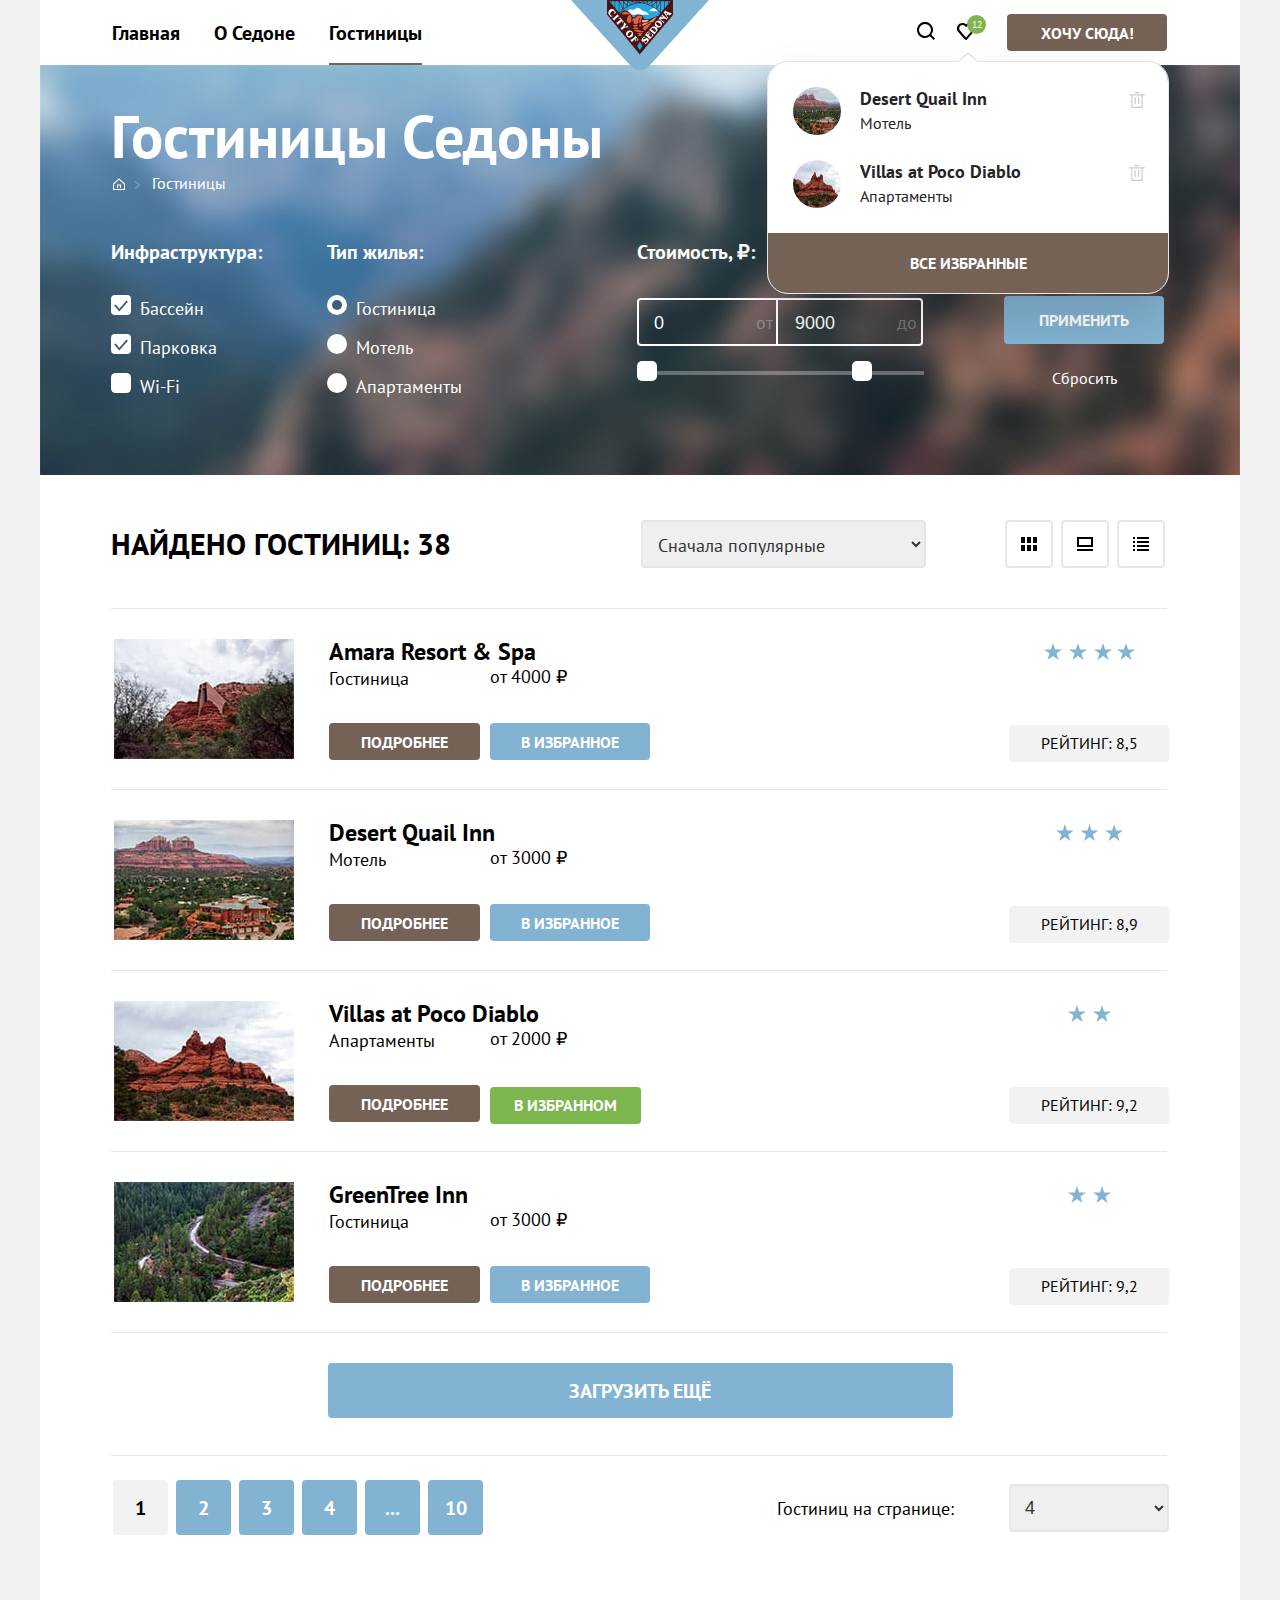
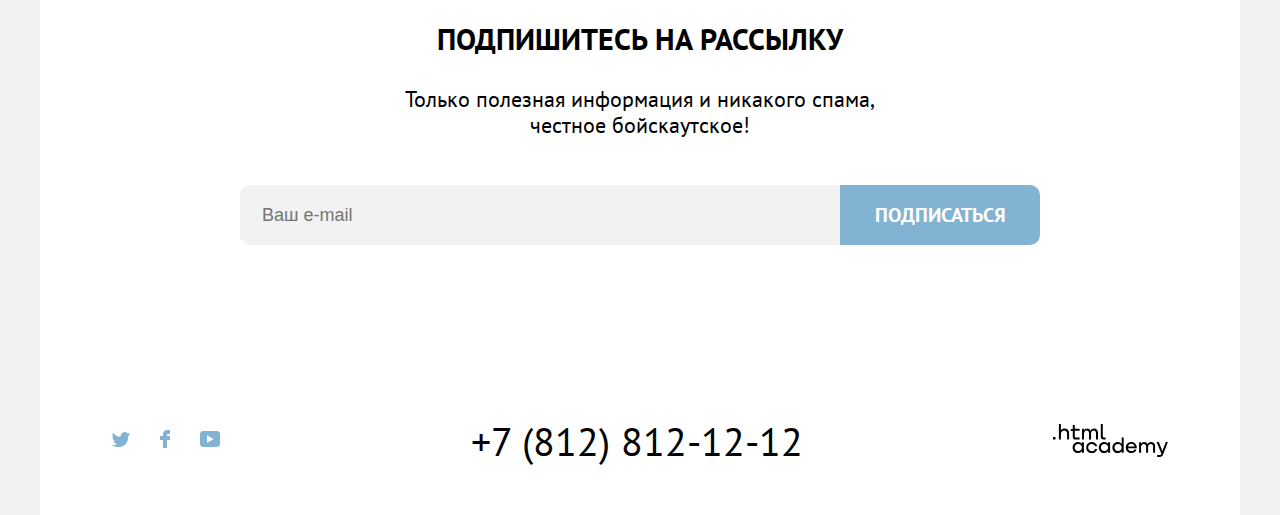
==== catalog.html @ e6e3cfd8 "Правки по комментариям" ====
<!DOCTYPE html>
<html lang="ru">
  <head>
    <meta charset="utf-8">
    <title>HTML Academy: Седона</title>
    <link rel="icon" href="favicon.ico">
    <link rel="stylesheet" href="styles/styles.css">
  </head>
  <body>
    <header class="page-header">
      <nav class="navigation">
        <ul class="navigation-list">
          <li class="navigation-item">
            <a class="navigation-link" href="index.html">Главная</a>
          </li>
          <li class="navigation-item">
            <a class="navigation-link" href="#">О Седоне</a>
          </li>
          <li class="navigation-item">
            <a class="navigation-link current">Гостиницы</a>
          </li>
        </ul>
          <a class="logo" href="index.html">
            <img src="image/sedona-logo.png" width="138" height="70" alt="Логотип Седоны">
          </a>
          <ul class="navigation-list navigation-user">
            <li class="navigation-item">
              <a class="navigation-link search" href="#">
                <svg aria-hidden="true" focusable="false" width="18" height="18" fill="none" xmlns="http://www.w3.org/2000/svg">
                  <path d="m18 16.5-3.7-3.7A8 8 0 0 0 8-.1C3.6-.1 0 3.6 0 8a8 8 0 0 0 12.9 6.3l3.7 3.7 1.4-1.5ZM8 14a6 6 0 0 1-6-6 6 6 0 0 1 6-6 6 6 0 0 1 6 6 6 6 0 0 1-6 6Z" fill="#000"></path>
                </svg>
                <span class="visually-hidden">Поиск</span></a>
            </li>
            <li class="navigation-item">
              <a class="navigation-link like" href="#">
                <svg aria-hidden="true" focusable="false" width="18" height="17" fill="none" xmlns="http://www.w3.org/2000/svg"><path d="M8.9 17a.9.9 0 0 1-.8-.4c-5.4-6.1-6.7-7.5-7-7.9A5.4 5.4 0 0 1 5.5 0C6.8 0 8 .5 9 1.3a5.46 5.46 0 0 1 9 4.1c0 1.3-.5 2.5-1.3 3.4l-7 7.9c-.2.2-.4.3-.8.3Zm-6-9.5c.3.4 3.5 4 6.1 6.9l6.2-7c.5-.5.7-1.2.7-2 0-1.8-1.5-3.3-3.3-3.3-1 0-2 .5-2.7 1.3-.3.3-.6.4-.9.4-.3 0-.6-.2-.8-.4-.7-.8-1.7-1.3-2.7-1.3-1.8 0-3.3 1.5-3.3 3.3-.1.9.3 1.6.7 2.1-.1 0-.1 0 0 0Z" fill="#000"/></svg>
                <span class="visually-hidden">Избранное</span><span class="like-number">12</span></a>
                <div class="popover popover-like">
                  <div class="popover-content">
                    <h2 class="visually-hidden">Избранное</h2>
                    <ul class="like-items-list">
                      <li class="like-item">
                        <img class="like-item-image" src="image/hotels/desert-quail-inn.jpg" width="48" height="48" alt="Desert Quail Inn">
                        <p class="like-item-title">Desert Quail Inn</p>
                        <p class="like-item-type">Мотель</p>
                        <button type="button" class="like-item-button">
                          <svg width="16" height="16" viewBox="0 0 16 16" fill="none" xmlns="http://www.w3.org/2000/svg">
                            <g opacity="0.2">
                            <path d="M15.3 2.3H13.1H2.8H0.6C0.3 2.3 0 2.5 0 2.8C0 3.1 0.3 3.4 0.6 3.4H2.3V15.4C2.3 15.7 2.6 16 2.9 16H13.1C13.4 16 13.7 15.7 13.7 15.4V3.4H15.4C15.7 3.4 16 3.1 16 2.8C16 2.5 15.6 2.3 15.3 2.3ZM12.5 14.8H3.4V3.4H12.5V14.8Z" fill="black"/>
                            <path d="M6.19995 1.2H9.59995C9.89995 1.2 10.2 0.9 10.2 0.6C10.2 0.3 9.99995 0 9.69995 0H6.19995C5.89995 0 5.69995 0.3 5.69995 0.6C5.69995 0.9 5.89995 1.2 6.19995 1.2Z" fill="black"/>
                            <path d="M6.2001 12C6.5001 12 6.8001 11.7 6.8001 11.4V5.7C6.8001 5.4 6.5001 5.1 6.2001 5.1C5.9001 5.1 5.6001 5.4 5.6001 5.7V11.4C5.7001 11.7 5.9001 12 6.2001 12Z" fill="black"/>
                            <path d="M9.7001 12C10.0001 12 10.3001 11.7 10.3001 11.4V5.7C10.3001 5.4 10.0001 5.1 9.7001 5.1C9.4001 5.1 9.1001 5.5 9.1001 5.7V11.4C9.1001 11.7 9.3001 12 9.7001 12Z" fill="black"/>
                            </g>
                            </svg>
                          <span class="visually-hidden">Удалить из корзины</span>
                        </button>
                      </li>

                      <li class="like-item">
                        <img class="like-item-image" src="image/hotels/villas-at-poco-diablo.jpg" width="48" height="48" alt="Villas at Poco Diablo">
                        <p class="like-item-title">Villas at Poco Diablo</p>
                        <p class="like-item-type">Апартаменты</p>
                        <button type="button" class="like-item-button">
                          <svg width="16" height="16" viewBox="0 0 16 16" fill="none" xmlns="http://www.w3.org/2000/svg">
                            <g opacity="0.2">
                            <path d="M15.3 2.3H13.1H2.8H0.6C0.3 2.3 0 2.5 0 2.8C0 3.1 0.3 3.4 0.6 3.4H2.3V15.4C2.3 15.7 2.6 16 2.9 16H13.1C13.4 16 13.7 15.7 13.7 15.4V3.4H15.4C15.7 3.4 16 3.1 16 2.8C16 2.5 15.6 2.3 15.3 2.3ZM12.5 14.8H3.4V3.4H12.5V14.8Z" fill="black"/>
                            <path d="M6.19995 1.2H9.59995C9.89995 1.2 10.2 0.9 10.2 0.6C10.2 0.3 9.99995 0 9.69995 0H6.19995C5.89995 0 5.69995 0.3 5.69995 0.6C5.69995 0.9 5.89995 1.2 6.19995 1.2Z" fill="black"/>
                            <path d="M6.2001 12C6.5001 12 6.8001 11.7 6.8001 11.4V5.7C6.8001 5.4 6.5001 5.1 6.2001 5.1C5.9001 5.1 5.6001 5.4 5.6001 5.7V11.4C5.7001 11.7 5.9001 12 6.2001 12Z" fill="black"/>
                            <path d="M9.7001 12C10.0001 12 10.3001 11.7 10.3001 11.4V5.7C10.3001 5.4 10.0001 5.1 9.7001 5.1C9.4001 5.1 9.1001 5.5 9.1001 5.7V11.4C9.1001 11.7 9.3001 12 9.7001 12Z" fill="black"/>
                            </g>
                            </svg>
                          <span class="visually-hidden">Удалить из корзины</span>
                        </button>
                      </li>
                    </ul>
                    <a class="button button-brown button-popover" href="#">Все избранные</a>
                  </div>
                </div>
            </li>
            <li class="navigation-item">
              <a class="navigation-link button button-brown want-here" href="#">Хочу сюда!</a>
          </li>
        </ul>
      </nav>
    </header>

    <main class="main-container main-inner">
      <div class="page-container">
        <div class="filter-container">
          <header class="inner-header">
            <h1 class="header1 inner-header-title white">Гостиницы Седоны</h1>
            <ul class="breadcrumbs">
              <li class="breadcrumbs-item">
                <a class="breadcrumbs-link breadcrumb-index" href="index.html">
                  <svg width="12" height="12" fill="none" xmlns="http://www.w3.org/2000/svg"><path d="M6 .3 0 5.8V12h12V5.8L6 .3ZM11 11H1V6.2l5-4.5 5 4.5V11Z" fill="#fff"/><path d="M4 10h1V7.5h2V10h1V6.5H4V10Z" fill="#fff"/></svg>
                  <span class="visually-hidden">Главная</span>
                </a>
              </li>
              <li class="breadcrumbs-item">
                <a class="breadcrumbs-link white" href="#">Гостиницы</a>
              </li>
            </ul>
          </header>

          <form action="https://echo.htmlacademy.ru/courses" method="post" class="catalog-filter-container">
            <fieldset class="catalog-filter-group">
              <legend class="catalog-filter-title white">Инфраструктура:</legend>
              <ul class="catalog-filter-list">
                <li class="catalog-filter-item">
                  <label class="custom-checkbox"><input type="checkbox" name="pool" checked><span class="text-basic white">Бассейн</span></label>
                </li>
                <li class="catalog-filter-item">
                  <label class="custom-checkbox"><input type="checkbox" name="parking" checked><span class="text-basic white">Парковка</span></label>
                </li>
                <li class="catalog-filter-item">
                  <label class="custom-checkbox"><input type="checkbox" name="wi-fi"><span class="text-basic white">Wi-Fi</span></label>
                </li>
              </ul>
            </fieldset>
            <fieldset class="catalog-filter-group">
              <legend class="catalog-filter-title white">Тип жилья:</legend>
              <ul class="catalog-filter-list">
                <li class="catalog-filter-item">
                  <label class="custom-radio"><input type="radio" name="accomodation" value="hotel" checked><span class="text-basic white">Гостиница</span></label>
                </li>
                <li class="catalog-filter-item">
                  <label class="custom-radio"><input type="radio" name="accomodation" value="motel"><span class="text-basic white">Мотель</span></label>
                </li>
                <li class="catalog-filter-item">
                  <label class="custom-radio"><input type="radio" name="accomodation" value="apartament"><span class="text-basic white">Апартаменты</span></label>
                </li>
              </ul>
            </fieldset>
            <fieldset class="catalog-filter-group">
              <legend class="catalog-filter-title white">Стоимость, ₽:</legend>

              <div class="range">

                <div class="range-wrapper-inputs">
                  <label class="catalog-filter-label">
                    <input class="range-input" type="number" value="0" name="min-price"><span>от</span>
                  </label>
                  <label class="catalog-filter-label">
                    <input class="range-input" type="number" value="9000" name="max-price"><span>до</span>
                  </label>
                </div>
                <div class="range-scale">
                  <div class="range-bar">
                    <button class="range-toggle toggle-min">
                      <span class="visually-hidden">Изменить минимальную цену.</span>
                    </button>
                    <button class="range-toggle toggle-max">
                      <span class="visually-hidden">Изменить максимальную цену.</span>
                    </button>
                  </div>
                </div>
              </div>
            </fieldset>
            <div class="buttons-container">
              <button class="button-blue button" type="button">Применить</button>
              <button class="reset button" type="reset">Сбросить</button>
            </div>
          </form>
        </div>
          <section class="search-lead">
            <h2 class="visually-hidden">Результаты поиска</h2>
            <p class="lead">Найдено гостиниц: <span>38</span></p>
            <form class="sorting-type">
              <label class="visually-hidden" for="sorting">Сортировка</label>
              <select class="select-control" id="sorting" name="sorting">
                <option value="popular">Сначала популярные</option>
                <option value="cheap">Сначала дешёвые</option>
                <option value="expensive">Сначала дорогие</option>
              </select>
              <button class="visually-hidden" type="submit">Отсортировать продукты</button>
            </form>
            <ul class="modes">
              <li>
                <a href="#" class="button mode-tile">
                  <span class="visually-hidden">Показать карточки</span>
                </a>
              </li>
              <li>
                <a href="#" class="button mode-slide">
                  <span class="visually-hidden">Показать слайдшоу</span>
                </a>
              </li>
              <li>
                <a href="#" class="button mode-list">
                  <span class="visually-hidden">Показать список</span>
                </a>
              </li>
            </ul>
          </section>
          <section class="hotels-result">
            <h2 class="visually-hidden">Найденные гостиницы</h2>
            <ul class="product-list">
              <li class="product-card">
                <a href="#" class="product-card-image">
                  <img src="image/hotels/amara-resort-spa.jpg" width="180" height="120" alt="Amara Resort & Spa">
                </a>
                <a href="#" class="product-card-link">Amara Resort & Spa</a>
                <span class="text-main hotel-type">Гостиница</span><span class="price">от 4000 ₽</span>
                <a href="#" class="button button-brown">Подробнее</a>
                <button type="button" class="button button-blue">В избранное</button>
                <img class="stars" src="image/star4.svg" width="91" height="17" alt="Категория гостиницы: 4 звезды">
                <p class="rating">Рейтинг: 8,5</p>
              </li>
              <li class="product-card">
                <a href="#" class="product-card-image">
                  <img src="image/hotels/desert-quail-inn.jpg" width="180" height="120" alt="Desert Quail Inn">
                </a>
                <a href="#" class="product-card-link">Desert Quail Inn</a>
                <span class="text-main hotel-type">Мотель</span><span class="price">от 3000 ₽</span>
                <a href="#" class="button button-brown">Подробнее</a>
                <button type="button" class="button button-blue">В избранное</button>
                <img class="stars" src="image/star3.svg" width="67" height="17" alt="Категория гостиницы: 3 звезды">
                <p class="rating">Рейтинг: 8,9</p>
              </li>
              <li class="product-card">
                <a href="#" class="product-card-image">
                  <img src="image/hotels/villas-at-poco-diablo.jpg" width="180" height="120" alt="Villas at Poco Diablo">
                </a>
                <a href="#" class="product-card-link">Villas at Poco Diablo</a>
                <span class="text-main hotel-type">Апартаменты</span><span class="price">от 2000 ₽</span>
                <a href="#" class="button button-brown">Подробнее</a>
                <button type="button" class="button button-green">В избранном</button>
                <img class="stars" src="image/star2.svg" width="43" height="17" alt="Категория гостиницы: 2 звезды">
                <p class="rating">Рейтинг: 9,2</p>
              </li>
              <li class="product-card">
                <a href="#" class="product-card-image">
                  <img src="image/hotels/green-tree-inn.jpg" width="180" height="120" alt="GreenTree Inn">
                </a>
                <a href="#" class="product-card-link">GreenTree Inn</a>
                <span class="text-main hotel-type">Гостиница</span><span class="price">от 3000 ₽</span>
                <a href="#" class="button button-brown">Подробнее</a>
                <button type="button" class="button button-blue">В избранное</button>
                <img class="stars" src="image/star2.svg" width="43" height="17" alt="Категория гостиницы: 2 звезды">
                <p class="rating">Рейтинг: 9,2</p>
              </li>
            </ul>
            <a href="#" class="button-blue load-more">Загрузить ещё</a>
            <div class="pagination-container">
              <ul class="pagination">
                <li class="pagination-item">
                  <a class="pagination-link pagination-current button-blue">1</a>
                </li>
                <li class="pagination-item">
                  <a class="pagination-link button-blue" href="#">2</a>
                </li>
                <li class="pagination-item">
                  <a class="pagination-link button-blue" href="#">3</a>
                </li>
                <li class="pagination-item">
                  <a class="pagination-link button-blue" href="#">4</a>
                </li>
                <li class="pagination-item">
                  <a class="pagination-link button-blue" href="#">...</a>
                </li>
                <li class="pagination-item">
                  <a class="pagination-link button-blue" href="#">10</a>
                </li>
              </ul>
                <form class="quantity-container" action="https://echo.htmlacademy.ru/courses" method="get">
                <p class="text-main">Гостиниц на странице:</p>
                  <select class="select-quantity" name="quantity">
                    <option value="4">4</option>
                    <option value="8">8</option>
                    <option value="16">16</option>
                    <option value="20">20</option>
                  </select>
                  <button class="button-blue button visually-hidden" type="button">Применить</button>
                </form>
            </div>
          </section>
      </div>
    </main>

    <footer class="page-footer">
      <div class="footer-inner">
        <div class="subscribe-text">
          <p class="lead">Подпишитесь на рассылку</p>
          <p class="text-main">Только полезная информация и никакого спама, <br>честное бойскаутское!</p>
          <form class="subscribe-form" action="https://echo.htmlacademy.ru/courses" method="post">
            <input class="subscribe-email" type="text" name="subscribe" placeholder="Ваш e-mail">
            <input type="button" class="button-blue button-subscribe" value="Подписаться">
          </form>
        </div>
      </div>
      <div class="contacts-container">
        <ul class="social-list">
          <li>
            <a class="social-item twitter" href="https://twitter.com/htmlacademy_ru">
              <svg width="18" height="15" fill="none" xmlns="http://www.w3.org/2000/svg"><path d="M11.6.2c1.8-.5 3.2.3 3.8 1.2.7-.2 1.4-.5 2.1-.7 0 .9-.6 1.5-.9 1.8.7.1 1.4-.6 1.4-.6-.2 1-1.1 1.8-1.7 2C16.1 10.7 13 15.1 5.7 15h-.5c-.4 0-4.4-.5-5.2-1.9 2.4.2 4.1-.4 5-1.2-1-.3-2.9-.4-3.2-2.9.4.1.6.2 1.3.1C1.8 8.3.4 7.5.5 5.3c.3.3 1.1.5 1.4.5C1.1 5.6-.2 2.5.9.9c1.9 1.9 4 3.6 7.6 3.8C8.7 2.3 9.7.8 11.6.2Z" fill="#83B3D3"/></svg>
              <span class="visually-hidden">Twitter</span>
            </a>
          </li>
          <li>
            <a class="social-item facebook" href="https://www.facebook.com/htmlacademy">
              <svg width="10" height="18" fill="none" xmlns="http://www.w3.org/2000/svg"><path d="M7 0C4.8 0 3 1.8 3 4v2H0v4h3v8h4v-8h3V6H7V4h3V0H7Z" fill="#83B3D3"/></svg>
              <span class="visually-hidden">Facebook</span>
            </a>
          </li>
          <li>
            <a class="social-item youtube" href="https://www.youtube.com/c/HTMLAcademyRUS">
              <svg width="20" height="16" fill="none" xmlns="http://www.w3.org/2000/svg"><path d="M17 0H2.9C1.2 0 0 1.5 0 3.2v9.5C0 14.5 1.2 16 2.9 16h14.3c1.5 0 2.9-1.5 2.9-3.2V3.2C19.9 1.5 18.7 0 17 0ZM7 11.8V4.2L13.7 8 7 11.8Z" fill="#83B3D3"/></svg>
              <span class="visually-hidden">Youtube</span>
            </a>
          </li>
        </ul>
        <a class="telephone" href="tel:+78128121212">+7 (812) 812-12-12</a>
        <div class="academy">
          <a href="https://htmlacademy.ru/">
            <svg width="115" height="33" fill="none" xmlns="http://www.w3.org/2000/svg"><path d="M0 12.9v2.6h2.5v-2.6H0ZM11.6 4.5c-1.6 0-2.8.7-3.6 1.7h-.1V0h-2v15.5h2v-5.3c0-2.1 1.3-3.6 3.3-3.6 1.8 0 2.9 1.4 2.9 3.2v5.7h2V9.4c.1-3-1.8-4.9-4.5-4.9ZM26.6 4.8h-4.8V1.1h-2v3.8h-1.9v2h1.9v6c0 1.7 1 2.7 2.7 2.7h4.1v-2h-3.7c-.7 0-1.1-.4-1.1-1.1V6.8h4.8v-2ZM41.1 4.6c-1.6 0-2.9.8-3.5 2.1h-.1c-.6-1.2-1.8-2.1-3.4-2.1-1.4 0-2.5.8-3.1 1.8h-.1V4.8H29v10.6h2V10c0-2 1-3.5 2.6-3.5 1.5 0 2.4 1 2.4 2.6v6.3h2V9.8c0-2.4 1.4-3.3 2.6-3.3 1.5 0 2.4 1 2.4 2.6v6.3h2V8.9c.1-2.5-1.4-4.3-3.9-4.3ZM47.8 12.7c0 1.7 1 2.7 2.8 2.7h2v-2h-1.7c-.7 0-1.1-.4-1.1-1.1V0h-2v12.7ZM28.9 19.7c-.9-1.1-2.2-1.8-3.9-1.8-3.1 0-5.4 2.3-5.4 5.6s2.3 5.6 5.4 5.6c1.8 0 3-.8 3.8-1.9h.1v1.6h2V18.2h-2v1.5Zm-3.6 7.4c-2.2 0-3.6-1.6-3.6-3.6s1.4-3.6 3.6-3.6 3.6 1.6 3.6 3.6c0 1.9-1.4 3.6-3.6 3.6ZM44.2 22c-.5-2.4-2.6-4.1-5.4-4.1a5.4 5.4 0 0 0-5.6 5.6c0 3.1 2.2 5.6 5.6 5.6 2.8 0 4.9-1.8 5.4-4.2h-2.1a3.4 3.4 0 0 1-3.3 2.3c-2.2 0-3.6-1.6-3.6-3.6s1.4-3.6 3.6-3.6c1.6 0 2.8 1 3.3 2.2h2.1V22ZM55.1 19.7c-.9-1.1-2.2-1.8-3.9-1.8-3.1 0-5.4 2.3-5.4 5.6s2.3 5.6 5.4 5.6c1.8 0 3-.8 3.8-1.9h.1v1.6h2V18.2h-2v1.5Zm-3.6 7.4c-2.2 0-3.6-1.6-3.6-3.6s1.4-3.6 3.6-3.6 3.6 1.6 3.6 3.6c0 1.9-1.5 3.6-3.6 3.6ZM68.7 19.8c-.9-1.1-2.2-1.9-3.9-1.9-3.1 0-5.4 2.3-5.4 5.6s2.2 5.6 5.4 5.6c1.7 0 3-.8 3.8-1.8h.1v1.5h2V13.4h-2v6.4Zm-3.6 7.3c-2.2 0-3.6-1.6-3.6-3.6s1.4-3.6 3.6-3.6 3.6 1.6 3.6 3.6c-.1 2-1.5 3.6-3.6 3.6ZM78.3 17.9c-3.3 0-5.5 2.5-5.5 5.6 0 3 2.1 5.6 5.5 5.6 2.5 0 4.5-1.3 5.2-3.6h-2.1c-.5 1-1.6 1.6-3 1.6-1.9 0-3.3-1.3-3.4-2.9h8.8c.2-3.6-2-6.3-5.5-6.3Zm0 1.9c1.7 0 3 1 3.3 2.6h-6.5c.3-1.5 1.5-2.6 3.2-2.6ZM98.2 17.9c-1.6 0-2.9.8-3.6 2h-.1c-.6-1.2-1.8-2-3.4-2-1.4 0-2.5.7-3.1 1.8v-1.5h-1.9v10.6h2v-5.4c0-2 1-3.4 2.6-3.5 1.5 0 2.4 1 2.4 2.6v6.3h2v-5.6c0-2.4 1.4-3.3 2.6-3.3 1.5 0 2.4 1 2.4 2.6v6.3h2v-6.5c.1-2.6-1.4-4.4-3.9-4.4ZM109.4 27l-3.6-8.9h-2.2l4.8 11.6c-.3.9-.7 1.2-1.7 1.2h-2.5v2h2.5c1.8 0 2.8-.8 3.5-2.6l4.7-12.2h-2.1l-3.4 8.9Z" fill="#000"/></svg>
            <span class="visually-hidden">HTML Academy</span>
          </a>
        </div>
      </div>
    </footer>

  </body>
</html>
---- styles/styles.css ----
@font-face {
  font-family: "PT Sans";
  font-style: normal;
  font-weight: 400;
  src: url("../fonts/ptsans-400.woff2") format("woff2");
  font-display: swap;
}

@font-face {
  font-family: "PT Sans";
  font-style: normal;
  font-weight: 700;
  src: url("../fonts/ptsans-700.woff2") format("woff2");
  font-display: swap;
}

html {
  height: 100%;
}

body {
  margin: 0;
  display: flex;
  flex-direction: column;
  height: 100%;

  font-family: "PT Sans", "Arial", sans-serif;
  font-weight: 400;
  font-style: normal;
  font-size: 18px;
  line-height: 21px;
  color: #000000;
  background-color: #f2f2f2;
}

.page-header {
  display: flex;
  flex-grow: 0;
}

.page-footer {
  display: flex;
  flex: 0 0 auto;
  flex-direction: column;
  width: 1200px;
  margin: 0 auto;
}

.main-container {
  display: flex;
  flex: 1 0 auto;
}

.page-container {
  display: flex;
  flex-direction: column;
  width: 1200px;
  margin: 0 auto;
  background-color: #ffffff;
}

.header1 {
  font-style: normal;
  font-weight: bold;
  font-size: 60px;
  line-height: 78px;
}

.header2 {
  font-size: 40px;
  line-height: 48px;
}

.header3 {
  font-size: 30px;
  line-height: 36px;
}

.visually-hidden {
  position: absolute;
  clip: rect(0 0 0 0);
  width: 1px;
  height: 1px;
  margin: -1px;
}

.navigation {
  display: grid;
  grid-template-columns: repeat(3, 400px);
  width: 1200px;
  height: 65px;
  margin: 0 auto;
  background-color: #ffffff;
  position: relative;
}

.navigation-list {
  margin: 0;
  padding: 0;
  font-weight: 700;
  font-size: 20px;
  line-height: 26px;
  background-color: #ffffff;
  list-style-type: none;
  display: grid;
  grid-template-columns: max-content max-content max-content;
  align-items: center;
  padding-left: 55px;
}

.navigation-user {
  grid-template-columns: 40px 40px 195px;
  justify-self: end;
  align-items: center;
  padding-right: 70px;
  grid-column: -1 / -2;
}

.navigation-link {
  text-decoration: none;
  padding: 17px 0;
  margin: 0 17px;
  color: #000000;
}

.navigation-item {
  align-self: center;
  justify-self: end;
}

.logo {
  left: 50%;
  transform: translateX(-50%);
  position: absolute;
  display: block;
  margin: 0 auto;
  justify-self: center;
  z-index: 2;
}

.button {
  font-weight: 700;
  font-family: "PT Sans", "Arial", sans-serif;
  font-size: 20px;
  line-height: 36px;
  text-transform: uppercase;
  border-radius: 4px;
  text-align: center;
  width: 160px;
  height: 48px;
  padding: 0;
  border-style: none;
  font-size: 16px;
  border-radius: 4px;
  text-decoration: none;
  cursor: pointer;
}

.reset {
  background-color: #ffffff00;
  color: #ffffff;
  font-weight: 400;
  text-transform: capitalize;
}

.button-brown {
  color: #ffffff;
  background-color: #756257;
  border-radius: 4px;
  font-family: "PT Sans", "Arial", sans-serif;
}

.product-card > .button-brown {
  grid-column: 2 / 3;
  display: grid;
  justify-content: center;
  align-items: center;
  width: 151px;
  height: 37px;
  align-self: end;
  margin-bottom: 2px;
}

.product-card > .button-blue {
  grid-column: 3 / 4;
  grid-row: 3 / 4;
  width: 160px;
  height: 37px;
  align-self: end;
  margin-bottom: 2px;
}

.product-card > .button-green {
  grid-column: 3 / 4;
  grid-row: 3 / 4;
  width: 151px;
  height: 37px;
  align-self: end;
  padding-bottom: 2px;
}

.want-here {
  width: 160px;
  height: 37px;
  align-items: center;
  justify-content: center;
  display: flex;
  box-sizing: border-box;
  font-size: 16px;
  padding: 17px;
  margin: 0;
  margin-right: 3px;
}

.photo-sedona {
  margin-bottom: 55px;
  display: inline-block;
  position: relative;
}

.photo-sedona:after {
  content: '';
  position: absolute;
  top: 428px;
  right: 0;
  bottom: 0;
  left: 0;
  background-image: url("../image/divider.svg");
  background-repeat: no-repeat;
}

.search-lead {
  display: flex;
  align-items: center;
  justify-content: space-between;
  padding: 0 71px;

  margin-bottom: 30px;
}

.lead {
  font-weight: bold;
  font-size: 30px;
  line-height: 36px;
  color: #000000;
  text-transform: uppercase;
  text-align: center;
  margin: 0;
  padding-bottom: 16px;
}

.search-lead .lead {
  padding: 0;
  padding-right: 114px;
}

.lead-container {
  background-color: #ffffff;
  padding-bottom: 63px;
  display: flex;
  flex-direction: column;
  justify-content: center;
}

.hotels-result {
  padding-left: 71px;
  padding-right: 71px;
}

.text-main {
  font-size: 22px;
  line-height: 26px;
  text-align: center;
}

.advantage-title {
  margin: 0;
  font-weight: bold;
  font-size: 24px;
  line-height: 28px;
  text-transform: uppercase;
  text-align: center;
  padding-top: 96px;
  padding-bottom: 30px;
}

.accomodation .advantage-title,
.food .advantage-title,
.souvenirs .advantage-title {
  padding-bottom: 15px;
  padding-top: 95px;
}

.advantage-list {
  margin: 0;
  padding: 0;
  display: flex;
  justify-content: space-between;
  text-align: center;
  list-style-type: none;
}

div.advantage-list {
  padding-bottom: 88px;
}

.advantage-item {
  width: 400px;
  padding-bottom: 86px;
  display: flex;
  flex-direction: column;
  justify-content: center;
  background-position: center 90px;
}

.advantage-list .advantage-item {
  padding-bottom: 92px;
}

.town-container {
  background-image: url("../image/cafe.jpg");
  background-repeat: no-repeat;
  background-position: right top;
}

.bridge-container {
  background-image: url("../image/devils-bridge.jpg");
  background-repeat: no-repeat;
  background-position: left top;
}

.bridge {
  margin-left: auto;
}

.text-tile {
  width: 250px;
  margin: 0 auto;
}

.text-sedona {
  width: 220px;
}

.blue-tile {
  background-color: #83B3D3;
  text-align: center;
  display: flex;
  flex-direction: column;
  justify-content: center;
}

.accomodation {
  background-image: url("../image/accomodation.svg");
  background-size: 75px 72px;
  background-repeat: no-repeat;
  background-color: rgba(131, 179, 211, 0.12);
  padding-top: 90px;
}

.food {
  background-image: url("../image/food.svg");
  background-size: 74px 70px;
  background-repeat: no-repeat;
  background-color: #ffffff;
  padding-top: 90px;
}

.souvenirs {
  background-image: url("../image/souvenirs.svg");
  background-size: 74px 70px;
  background-repeat: no-repeat;
  background-color: rgba(131, 179, 211, 0.12);
  padding-top: 90px;
}

.number {
  padding-bottom: 30px;
}

.advantage-list .area,
.advantage-list .tourists {
  background-color: rgba(131, 179, 211, 0.12);
  padding-bottom: 106px;
}

.advantage-list .road {
  background-color: rgba(131, 179, 211, 0.2);
  padding-bottom: 106px;
}

.search-hotels {
  text-align: center;
  padding-bottom: 91px;
  display: flex;
  flex-direction: column;
  justify-content: center;
}

.search-hotels .lead {
  padding-bottom: 10px;
}

.social-list {
  display: flex;
  flex-wrap: wrap;
  list-style-type: none;
  padding: 0;
}

.contacts-container {
  display: flex;
  background-color: #ffffff;
  padding: 0 57px;
  justify-content: space-between;
  padding-top: 13px;
  padding-bottom: 30px;
  align-items: center;
}

.less-space {
  line-height: 26px;
  padding-bottom: 35px;
}

.button-blue {
  color: #ffffff;
  background-color: #83B3D3;
  border-radius: 4px;
  text-transform: uppercase;
  font-weight: 700;
  line-height: 26px;
}

.subscribe-form {
  display: flex;
  justify-content: center;
}

.subscribe-text {
  margin-bottom: 26px;
}

.subscribe-text .lead {
  padding-top: 92px;
  padding-bottom: 7px;
}

.subscribe-text .text-main {
  padding-bottom: 25px;
}

.subscribe-email {
  width: 600px;
  height: 60px;
  background: #F2F2F2;
  border-radius: 10px 0px 0px 10px;
  padding: 0;
  border: 0;
  box-sizing: border-box;
  padding-left: 22px;
  font-size: 18px;
}

.button-subscribe {
  width: 200px;
  height: 60px;
  border-radius: 0px 10px 10px 0px;
  border: 0;
  font-size: 20px;
  font-family: "PT Sans", "Arial", sans-serif;
}

.quantity-container {
  display: flex;
  height: 48px;
  align-items: center;
}

.select-quantity {
  height: 48px;
  width: 160px;
  color: #333333;
  font-size: 18px;
  line-height: 23px;
  padding: 10px;
  border: 2px solid #E6E6E6;
  box-sizing: border-box;
  border-radius: 4px;
  -moz-appearance: textfield;
}

.select-control {
  height: 48px;
  width: 285px;
  color: #333333;
  font-family: "PT Sans", "Arial", sans-serif;
  font-size: 18px;
  line-height: 23px;
  padding: 11px;

  border: 2px solid #E6E6E6;
  box-sizing: border-box;
  border-radius: 4px;

  -moz-appearance: textfield;
}

.footer-index {
  background-image: url("../image/subscribe-background.jpg");
  background-size: 1200px 411px;
  background-repeat: no-repeat;
  background-color: #83b3d3;
  text-align: center;
  padding-bottom: 69px;
  display: flex;
  flex-direction: column;
  justify-content: center;
}

.footer-inner {
  text-align: center;
  padding-bottom: 113px;
  display: flex;
  flex-direction: column;
  justify-content: center;
  color: #000000;
  background-color: #ffffff;
}

.footer-inner .lead {
  padding-top: 62px;
}

.telephone {
  text-decoration: none;
  font-size: 40px;
  line-height: 40px;
  color: #000000;
}

.academy a{
  padding: 15px;
}

.button-green {
  color: #ffffff;
  background-color: #7DB54F;
}

.breadcrumbs {
  display: flex;
  flex-wrap: wrap;
  list-style-type: none;
  align-items: center;
  padding: 0;
  margin-top: 0;
  padding-bottom: 22px;
}

.breadcrumbs-item {
  display: inline-block;
  padding: 5px;
}

.breadcrumbs-item:first-child {
  padding-left: 2px;
}

.breadcrumb-index {
  display: inline-block;
  width: 12px;
  height: 12px;
  background-size: 12px 12px;
  background-repeat: no-repeat;
  padding: 6px 10px 14px 10px;
  margin: -6px -10px -14px -10px;
}

.breadcrumbs-link {
  font-size: 16px;
  text-decoration: none;
  color: #000000;
}

.catalog-filter-container {
  display: grid;
  grid-template-columns: 216px 310px auto 165px;
  grid-template-rows: 55px 110px;
}

.buttons-container {
  grid-row: -1 / -2;
  grid-column: -1 / -2;
}

.buttons-container .button-blue {
  margin-bottom: 10px;
}

.catalog-filter-container div {
  align-self: center;
}

.catalog-filter-group {
  border: none;
  padding: 0;
  margin: 0;
}

.catalog-filter-title {
  font-weight: bold;
  padding: 0;
  margin: 0;
  font-size: 20px;
  line-height: 26px;
  padding-bottom: 12px;
}

.catalog-filter-item .text-basic {
  padding-bottom: 15px;
  display: inline-block;
}

/* Range */
.range {
  padding-top: 21px;
  position: relative;
}

.range-scale {
  position: relative;
  height: 4px;
  margin-top: 25px;
  background-color: #ffffff4d;
  width: 287px;
}

.range-bar {
  position: absolute;
  height: 4px;
  background-color: #ffffff;
}

.range-toggle {
  position: absolute;
  width: 20px;
  height: 20px;
  background: #FFFFFF;
  border-radius: 5px;
  cursor: pointer;
  border: none;
}

.range-toggle:hover {
  box-shadow: 0px 4px 10px rgba(0, 0, 0, 0.25);
}

.range-toggle:focus {
  box-shadow: 0 0 0 3px #83B3D3;
  border-radius: 5px;
  outline: none;
}

.range-toggle:active {
  box-shadow: 0 0 0 2px #83B3D3;
  border-radius: 5px;
}

.toggle-min {
  top: -8px;
  left: 0px;
}

.toggle-max {
  top: -8px;
  right: -235px;
}

.range-wrapper-inputs {
  display: grid;
  grid-template-columns: 141px 141px;
  width: 282px;
  height: 44px;
  border: 2px solid #ffffff;
  border-radius: 4px;
}

.catalog-filter-label {
  display: grid;
  grid-template-columns: 117px 20px;
  align-items: baseline;
  margin-right: 5px;
  color: #ffffff4d;
  line-height: 46px;
}

.range-input {
  background: #ffffff00;
  border: none;
  height: 44px;
  color: #ffffff;
  font-size: 18px;
  line-height: 23px;
  padding-left: 15px;
  -moz-appearance: textfield;
}

input::-webkit-outer-spin-button,
input::-webkit-inner-spin-button {
  -webkit-appearance: none;
  margin: 0;
}

.range-wrapper-inputs::after {
  content: '';
  position: absolute;
  top: 23px;
  bottom: 0;
  left: 38%;
  width: 0;
  height: inherit;
  border-right: 2px solid #ffffff;
}

.range-input::-webkit-outer-spin-button,
.range-input::-webkit-inner-spin-button {
  appearance: none;
  margin: 0;
}

.catalog-filter-list {
  padding: 0;
  list-style-type: none;
}

.modes {
  padding: 0;
  list-style-type: none;
  display: flex;
}

.mode-list {
  display: block;
  width: 48px;
  height: 48px;
  margin: 2px;
  background-image: url("../image/mode-list.svg");
  background-repeat: no-repeat;
  background-position: center;
  border: 2px solid #E6E6E6;
  box-sizing: border-box;
  border-radius: 4px;
}

.modes .button {
  margin: 2px 4px;
}

.mode-slide {
  display: block;
  width: 48px;
  height: 48px;
  margin: 2px;
  background-image: url("../image/mode-slideshow.svg");
  background-repeat: no-repeat;
  background-position: center;
  border: 2px solid #E6E6E6;
  box-sizing: border-box;
  border-radius: 4px;
}

.mode-tile {
  display: block;
  width: 48px;
  height: 48px;
  margin: 2px;
  background-image: url("../image/mode-tile.svg");
  background-repeat: no-repeat;
  background-position: center;
  border: 2px solid #E6E6E6;
  box-sizing: border-box;
  border-radius: 4px;
}

.product-list {
  padding: 0;
  list-style-type: none;
  display: grid;
  gap: 55px;
  padding-bottom: 40px;
}

.product-card-link {
  font-size: 24px;
  line-height: 31px;
  font-weight: bold;
  grid-column: 2 / 4;
  text-decoration: none;
  display: inline-block;
  place-self: baseline;
  padding: 4px 10px;
  margin: -4px -10px;
  color: #000000;
}

.product-card {
  display: grid;
  grid-template-columns: 210px 153px auto 160px;
  grid-template-rows: 30px auto auto;
  column-gap: 8px;
  min-height: 126px;
  position: relative;
}

.product-card::before {
  content: '';
  position: absolute;
  top: -28px;
  left: 0px;
  width: 1056px;
  border-top: 1px solid #E6E6E6;
}

.product-card:last-of-type::after {
  content: '';
  position: absolute;
  bottom: -28px;
  left: 0px;
  width: 1056px;
  border-top: 1px solid #E6E6E6;
}

.product-card-image {
  grid-row: 1 / -1;
  width: 180px;
  height: 120px;
  padding: 3px;
}

.hotel-type {
  text-align: left;
  grid-column: 2 / 3;
  font-size: 18px;
}

.price {
  grid-column: 3 / 4;
}

.rating {
  font-size: 16px;
  line-height: 21px;
  text-transform: uppercase;
  grid-column: -1 / -2;

  background-color: #F2F2F2;
  height: 37px;
  width: 160px;
  border-radius: 4px;
  display: grid;
  justify-content: center;
  align-items: center;
  margin: 0;
  align-self: end;
}

.stars {
  grid-row: 1 / 2;
  grid-column: -1 / -2;
  align-self: center;
  justify-self: center;
}

.load-more  {
  display: flex;
  margin: 0 auto;
  align-items: center;
  justify-content: center;
  width: 625px;
  height: 55px;
  text-decoration: none;
  text-transform: uppercase;
  font-weight: 700;

  font-size: 20px;
  line-height: 26px;

  margin-bottom: 30px;
}

.button-search {
  display: flex;
  margin: 0 auto;
  align-items: center;
  justify-content: center;
  width: 575px;
  height: 60px;
  text-decoration: none;
  text-transform: uppercase;
  font-weight: bold;
  font-size: 20px;
  line-height: 36px;
  border-radius: 10px;
}

.filter-container {
  background-image: url("../image/catalog-bg.png");
  background-size: 1200px 411px;
  background-repeat: no-repeat;
  background-color: #83b3d3;
  padding-left: 71px;
  padding-right: 71px;
  min-height: 410px;
  margin-bottom: 25px;
}

.pagination {
  list-style-type: none;
  display: flex;
  flex-wrap: wrap;
  padding: 0;

  position: relative;

  margin-top: 26px;
}

.pagination::before {
  content: '';
  position: absolute;
  top: -19px;
  left: 0px;
  width: 1056px;
  border-top: 1px solid #E6E6E6;
}

.pagination-link {
  font-weight: 700;
  display: flex;
  align-items: center;
  justify-content: center;
  width: 55px;
  height: 55px;
  margin: 4px;
  text-decoration: none;
  border-radius: 4px;
  font-size: 20px;
  line-height: 26px;
}

.pagination-item {
  padding: 2px;
}

.pagination-link:first-child {
  margin-left: 0;
}

.pagination-container {
  display: flex;
  justify-content: space-between;
  align-items: baseline;
}

.pagination-container .text-main {
  font-size: 18px;
  line-height: 23px;

  padding-right: 55px;
}

.social-item {
  display: inline-block;
  padding: 15px;
}

.search {
  padding: 10px;
  margin: -10px;
  display: inline-block;
}

.like {
  position: relative;
  padding: 10px;
  margin: -10px;
  display: inline-block;
}

.like-number {
  background: #7DB54F;
  width: 19px;
  height: 19px;
  border-radius: 50%;
  font-size: 10px;
  line-height: 13px;
  color: #ffffff;
  font-style: normal;
  font-weight: normal;
  display: flex;
  align-items: center;
  justify-content: center;
  position: absolute;
  top: 5px;
  left: 20px;
}

.inner-header-title {
  margin-top: 32px;
  margin-bottom: -8px;
}

.navigation-link:not(.button):hover {
  color: #756257;
}

.navigation-link:not(.button):focus {
  outline: none;
  box-shadow: inset 0 0 0 3px #83B3D3;
  border-radius: 10px;
}

.navigation-link:not(.button):active {
  color: #756257;
  opacity: 0.3;
  box-shadow: none;
}

.current {
  border-bottom: 2px solid #756257;
}

.want-here:hover,
.button-search:hover {
  background: #615048;
}

.want-here:focus,
.button-search:focus {
  outline: none;
  border: 3px solid #83B3D3;
  background: #615048;
  box-sizing: border-box;
}

.want-here:active,
.button-search:active {
  color: #ffffff4d;
  background: #615048;
}

.subscribe-email:hover {
  background: #E6E6E6;
}

.subscribe-email:focus {
  outline: none;
  background: #E6E6E6;
  box-shadow: inset 0 0 0 3px #83B3D3;
  box-sizing: border-box;
}

.subscribe-email:active {
  background: #ffffff;
  box-shadow: inset 0 0 0 2px #000000;
}

.button-subscribe:hover {
  background: #68A2CA;
}

.button-subscribe:focus {
  outline: none;
  background: #68A2CA;
  border: 3px solid #756257;
  border-radius: 0px 10px 10px 0px;
}

.button-subscribe:active {
  color: #ffffff4d;
  border: none;
}

.academy a {
  width: 115px;
  height: 34px;
  display: inline-block;
}

.social-item:hover path {
  fill: #68A2CA;
}

.social-item:focus {
  outline: none;
  border: 3px solid #83B3D3;
  border-radius: 10px;
  padding: 12px;
}

.social-item:active {
  fill: #68A2CA;
  opacity: 0.3;
  border: none;
  padding: 15px;
}

.telephone:hover {
  color: #756257;
}

.telephone:focus {
  outline: none;
  border: 3px solid #83B3D3;
  border-radius: 10px;
  padding: 12px;
}

.telephone:active {
  color: #756257;
  opacity: 0.3;
  border: none;
}

.academy:hover path {
  fill: #756257;
}

.academy a:active {
  color: #756257;
  opacity: 0.3;
  border: none;
}

.academy a:focus {
  outline: none;
  border: 3px solid #83B3D3;
  border-radius: 10px;
  padding: 12px;
}

.navigation-link:hover path {
  fill: #756257;
}

.navigation-link:active path {
  fill: #7562574d;
}

.breadcrumbs-item a:hover {
  opacity: 0.6;
}

.breadcrumbs-item a:focus {
  outline: none;
  box-shadow: inset 0 0 0 3px #83B3D3;
  border-radius: 4px;
}

.breadcrumbs-item a:active {
  opacity: 0.3;
}

.button-blue:hover {
  background: #68A2CA;
}

.button-blue:focus {
  outline: none;
  background: #68A2CA;
  border: 3px solid #756257;
  box-sizing: border-box;
}

.button-blue:active {
  color: #ffffff4d;
  background: #68A2CA;
  border: none;
}

.reset:hover {
  opacity: 0.6;
}

.reset:focus {
  outline: none;
  border: 3px solid #83B3D3;
  border-radius: 4px;
  padding: 2px;
}

.reset:active {
  opacity: 0.3;
  border: none;
}

.pagination-current {
  background-color: #F2F2F2;
  color: #000000;
}

.pagination-link:hover {
  background: #68A2CA;
}

.pagination-link:focus {
  border: 3px solid #756257;
  box-sizing: border-box;
}

.product-card-image:hover {
  opacity: 0.6;
}

.product-card-image:focus img {
  border: 3px solid #83B3D3;
  padding: 0;
}

.product-card-image:focus {
  outline: none;
  padding: 0;
}

.mode-slide:hover,
.mode-slide:focus,
.mode-list:hover,
.mode-list:focus,
.mode-tile:hover,
.mode-tile:focus {
  outline: none;
  border: 2px solid #83B3D3;
  box-sizing: border-box;
  border-radius: 4px;
}

.mode-slide:active,
.mode-list:active,
.mode-tile:active {
  border: 2px solid #000000;
  box-sizing: border-box;
  border-radius: 4px;
}

.select-control:hover,
.select-control:focus {
  outline: none;
  border: 2px solid #83B3D3;
  box-sizing: border-box;
  border-radius: 4px;
}

.select-control:active {
  border: 2px solid #E6E6E6;
  box-sizing: border-box;
    border-radius: 4px;
opacity: 0.3;
}

.product-card-link:hover {
  color: #756257;
}

.product-card-link:focus {
  outline: none;
  box-shadow: inset 0 0 0 3px #83B3D3;
  box-sizing: border-box;
  border-radius: 10px;
  color: #756257;
}

.product-card-link:active {
  color: #756257;
  opacity: 0.3;
  box-shadow: none;
}

.product-card > .button-brown:hover {
  background: #615048;
}

.product-card > .button-brown:focus {
  outline: none;
  box-shadow: inset 0 0 0 3px #83B3D3;
  background: #615048;
  box-sizing: border-box;
}

.product-card > .button-brown:active {
  color: #ffffff4d;
  background: #615048;
  box-shadow: none;
}

.product-card > .button-green:hover {
  background: #6C9E42;
  border-radius: 4px;
}

.product-card > .button-green:focus {
  outline: none;
  background: #6C9E42;
  box-shadow: inset 0 0 0 3px #756257;
  border-radius: 4px;
}

.product-card > .button-green:active {
  color: #FFFFFF4d;
  box-shadow: none;
}

.product-card > .button-blue:hover {
  box-shadow: inset 0 0 0 1px #756257;
}

.select-quantity:focus {
  outline: none;
  box-shadow: inset 0 0 0 3px #83B3D3;
  border: none;
}

.custom-checkbox {
  cursor: pointer;
}

.custom-checkbox>input {
  position: absolute;
  z-index: -1;
  opacity: 0;
}

.custom-checkbox>span {
  display: inline-flex;
  align-items: center;
  user-select: none;
}

.custom-checkbox>span::before {
  content: '';
  display: inline-block;
  width: 20px;
  height: 20px;
  flex-shrink: 0;
  flex-grow: 0;
  border-radius: 0.25em;
  margin-right: 0.5em;
  background-repeat: no-repeat;
  background-position: center center;
  background-size: 50% 50%;
  background: #FFFFFF;
}

.custom-checkbox>input:not(:disabled):not(:checked)+span:hover::before {
  border: none;
  background-color: rgba(255, 255, 255, 0.6);
}

.custom-checkbox>input:not(:disabled):checked+span:hover::before {
  border: none;
  background-color: rgba(255, 255, 255, 0.6);
}

.custom-checkbox>input:not(:disabled):active+span::before {
  background-color: #ffffff;
  border: none;
}

.custom-checkbox>input:focus+span::before {
  box-shadow: 0 0 0 3px #83B3D3;
}

.custom-checkbox>input:focus:not(:checked)+span::before {
  border-color: #ffffff;
}

.custom-checkbox>input:checked+span::before {
  background: #FFFFFF;
  border-radius: 4px;
  background-image: url("data:image/svg+xml,%3csvg xmlns='http://www.w3.org/2000/svg' viewBox='-3 -3 18 15'%3e%3cpath fill='%233F5E72' d='M11 0L4.5 7.4L1.1 3.5L0 4.7L4.5 9.9L12.2 1.3L11 0Z'/%3e%3c/svg%3e");
  background-repeat: no-repeat;
  background-position: center center;
}

.custom-checkbox>input:disabled+span::before {
  background-color: rgba(255, 255, 255, 0.3);
}


.custom-radio {
  cursor: pointer;
}

.custom-radio>input {
  position: absolute;
  z-index: -1;
  opacity: 0;
}

.custom-radio>span {
  display: inline-flex;
  align-items: center;
  user-select: none;
}

.custom-radio>span::before {
  content: '';
  display: inline-block;
  width: 20px;
  height: 20px;
  flex-shrink: 0;
  flex-grow: 0;
  background-color: #ffffff;
  border-radius: 50%;
  margin-right: 0.5em;
  background-repeat: no-repeat;
  background-position: center center;
  background-size: 50% 50%;
}

.custom-radio>input:not(:disabled):not(:checked)+span:hover::before {
  background: none;
  background-color: #ffffff;
}

.custom-radio>input:not(:disabled):active+span::before {
  background: none;
  background-color: #ffffff;
}

.custom-radio>input:focus+span::before {
  box-shadow: 0 0 0 3px #83B3D3;
}

.custom-radio>input:focus:not(:checked)+span::before {
  box-shadow: 0 0 0 3px #83B3D3;
}

.custom-radio>input:checked+span::before {
  border: none;
  background-color: #ffffff;
  background-image: url("data:image/svg+xml,%3csvg xmlns='http://www.w3.org/2000/svg' viewBox='0 0 10 10'%3e%3ccircle cx='5' cy='5' r='5' fill='%233F5E72'/%3e%3c/svg%3e");
  background-repeat: no-repeat;
  background-position: center center;
}

.custom-radio>input:disabled+span::before {
  background-color: #e9ecef;
}

.breadcrumbs-item + .breadcrumbs-item::before {
  padding-right: 7px;
  content: url("../image/nav-link.svg");
}

.navigation-item + .like {
  position: relative;
}

.popover {
  position: absolute;
  top: 62px;
  right: 72px;
  z-index: 1;
  width: 400px;
  font-family: "PT Sans", "Arial", sans-serif;
  color: #242424;
  background-color: #FFFFFF;
  min-height: 140px;
  box-sizing: border-box;
  box-shadow: 0px 25px 50px rgba(0, 0, 0, 0.15);
  border-radius: 20px;
  outline: 1px solid #E6E6E6;
}

.popover::before {
  content: url("../image/triangle.svg");
  position: absolute;
  top: -19px;
  left: 50%;
  transform: translateX(-50%);
}

.popover-content {
  height: 100%;
}

.like-items-list {
  padding: 0;
}

.like-item {
  display: grid;
  grid-template-columns: 50px auto 20px;
  grid-template-rows: 24px 24px;
  margin: 25px 25px 0 25px;
  column-gap: 17px;
  align-items: center;
}

.like-item-title {
  font-weight: bold;
  font-size: 18px;
  line-height: 40px;
  grid-column: 2 / 3;
  grid-row: 1 / 2;
  margin: 0;
}

.like-item-type {
  font-weight: normal;
  font-size: 16px;
  line-height: 40px;
  grid-column: 2 / 3;
  grid-row: 2 / 3;
  margin: 0;
}

.like-item-image {
  border-radius: 50%;
  grid-column: 1 / 2;
  grid-row: 1 / 3;
}

.button-popover {
  display: flex;
  width: 400px;
  height: 60px;
  border-radius: 0px 0px 20px 20px;
  align-items: center;
  justify-content: center;
  font-size: 16px;
  line-height: 21px;
  margin-top: 25px;
}

.like-item-button {
  width: 16px;
  height: 16px;
  background-color: transparent;
  border: none;
  grid-column: 3 / 4;
  grid-row: 1 / 2;
}


.range-input:focus {
  outline: none;
  box-shadow: inset 0 0 0 3px #83B3D3;
  border-radius: 4px;
  box-sizing: border-box;
}

.white {
  color: #ffffff;
}
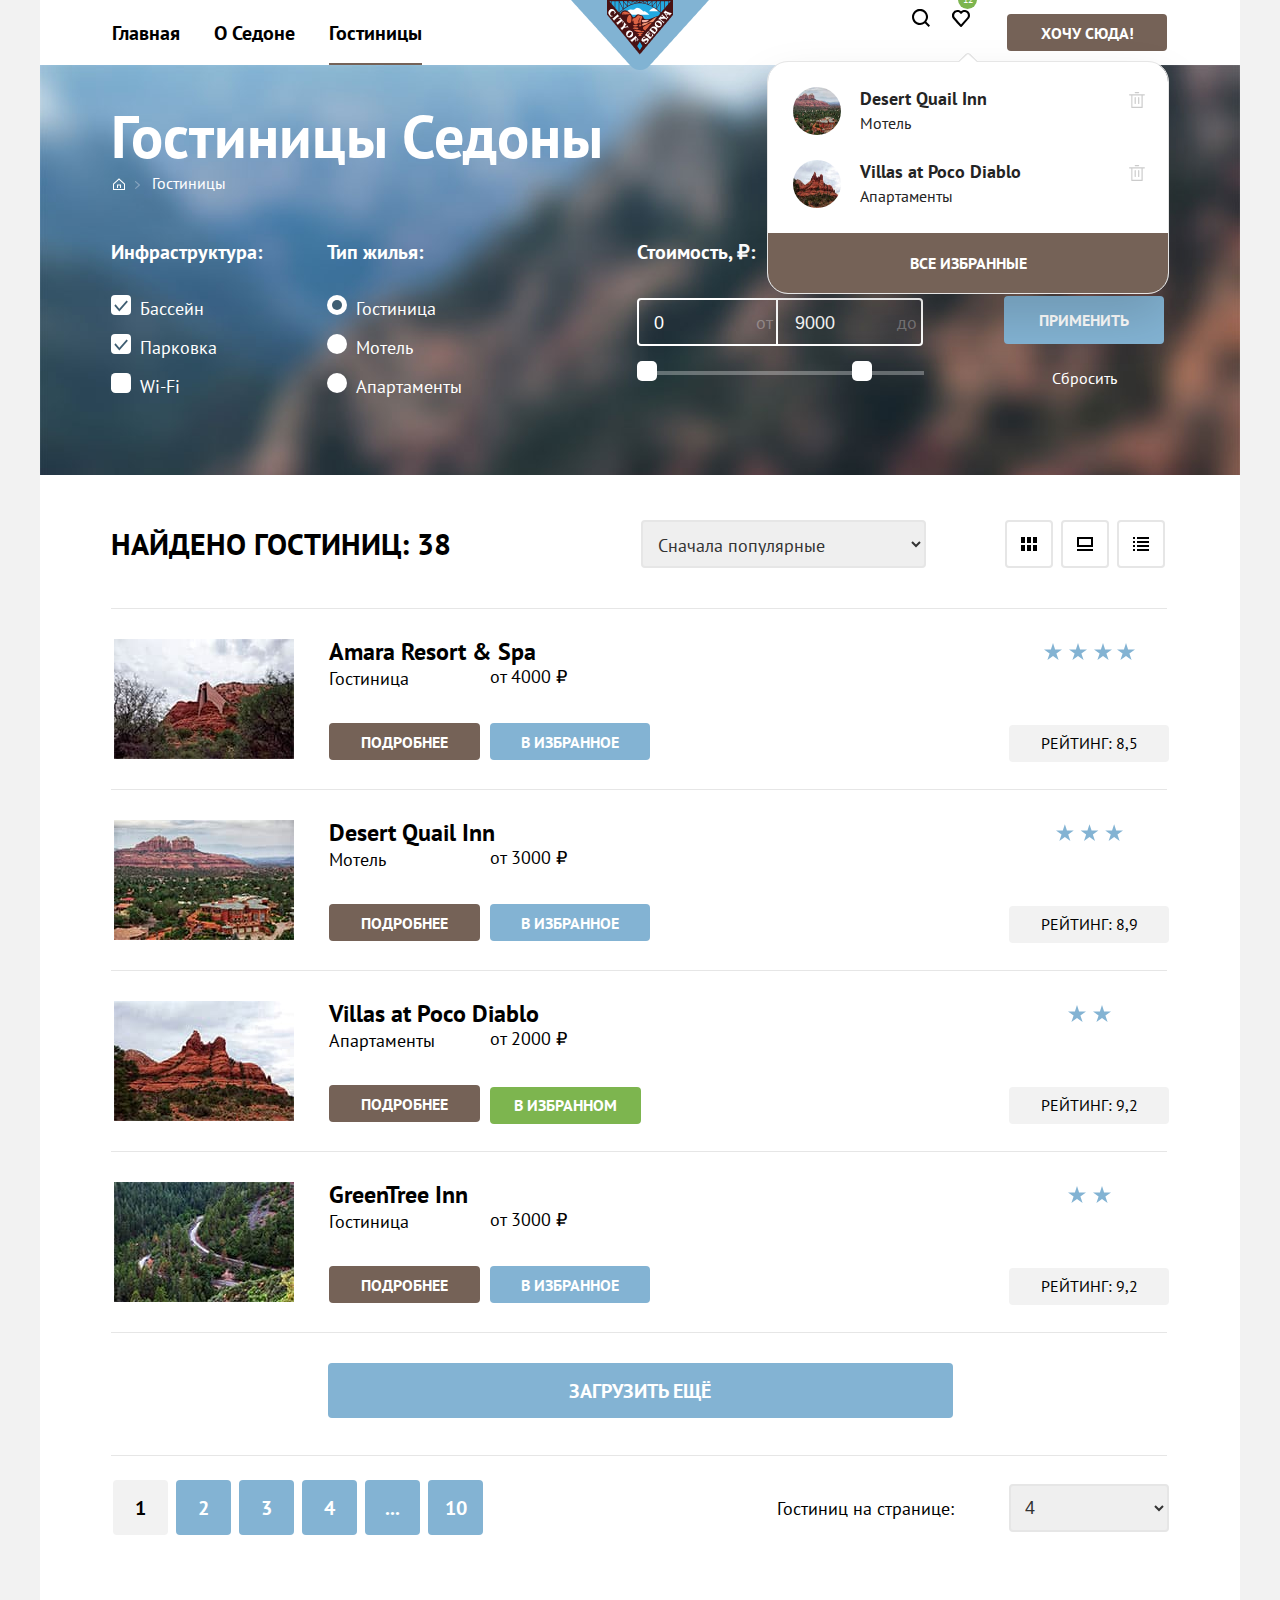
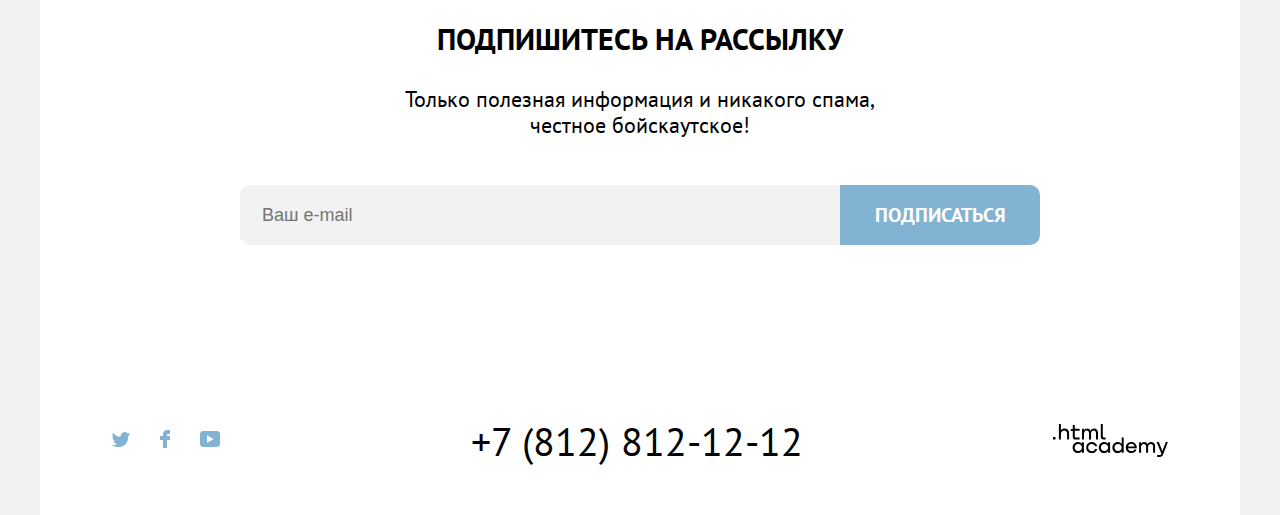
==== commit c01e646f: "Исправила хедер" ====
--- a/catalog.html
+++ b/catalog.html
@@ -282,9 +282,11 @@
         <div class="subscribe-text">
           <p class="lead">Подпишитесь на рассылку</p>
           <p class="text-main">Только полезная информация и никакого спама, <br>честное бойскаутское!</p>
-          <form class="subscribe-form" action="https://echo.htmlacademy.ru/courses" method="post">
-            <input class="subscribe-email" type="text" name="subscribe" placeholder="Ваш e-mail">
-            <input type="button" class="button-blue button-subscribe" value="Подписаться">
+          <form action="https://echo.htmlacademy.ru/courses" method="post">
+            <label class="subscribe-form">
+              <input class="subscribe-email" type="text" name="subscribe" placeholder="Ваш e-mail">
+              <input type="button" class="button-blue button-subscribe" value="Подписаться">
+            </label>
           </form>
         </div>
       </div>
--- a/styles/styles.css
+++ b/styles/styles.css
@@ -88,7 +88,7 @@
   display: grid;
   grid-template-columns: repeat(3, 400px);
   width: 1200px;
-  height: 65px;
+  min-height: 65px;
   margin: 0 auto;
   background-color: #ffffff;
   position: relative;
@@ -118,8 +118,8 @@
 
 .navigation-link {
   text-decoration: none;
-  padding: 17px 0;
-  margin: 0 17px;
+  padding: 17px;
+  /* margin: 0 17px; */
   color: #000000;
 }
 
@@ -976,16 +976,18 @@
 }
 
 .search {
-  padding: 10px;
-  margin: -10px;
-  display: inline-block;
+  width: 40px;
+  height: 40px;
+  border: none;
+  background-color: transparent;
 }
 
 .like {
   position: relative;
-  padding: 10px;
-  margin: -10px;
-  display: inline-block;
+  width: 40px;
+  height: 40px;
+  border: none;
+  background-color: transparent;
 }
 
 .like-number {
@@ -1002,8 +1004,8 @@
   align-items: center;
   justify-content: center;
   position: absolute;
-  top: 5px;
-  left: 20px;
+  top: 0px;
+  left: 23px;
 }
 
 .inner-header-title {
@@ -1029,6 +1031,8 @@
 
 .current {
   border-bottom: 2px solid #756257;
+  padding: 17px 0;
+  margin: 0 17px;
 }
 
 .want-here:hover,
@@ -1140,12 +1144,36 @@
   padding: 12px;
 }
 
-.navigation-link:hover path {
+.like:hover path {
   fill: #756257;
 }
 
-.navigation-link:active path {
+.search:hover path {
+  fill: #756257;
+}
+
+.like:active path {
   fill: #7562574d;
+}
+
+.like:active .like-number {
+  color: #ffffff4d;
+}
+
+.search:active path {
+  fill: #7562574d;
+}
+
+.like:focus {
+  outline: none;
+  box-shadow: inset 0 0 0 3px #83B3D3;
+  border-radius: 10px;
+}
+
+.search:focus {
+  outline: none;
+  box-shadow: inset 0 0 0 3px #83B3D3;
+  border-radius: 10px;
 }
 
 .breadcrumbs-item a:hover {
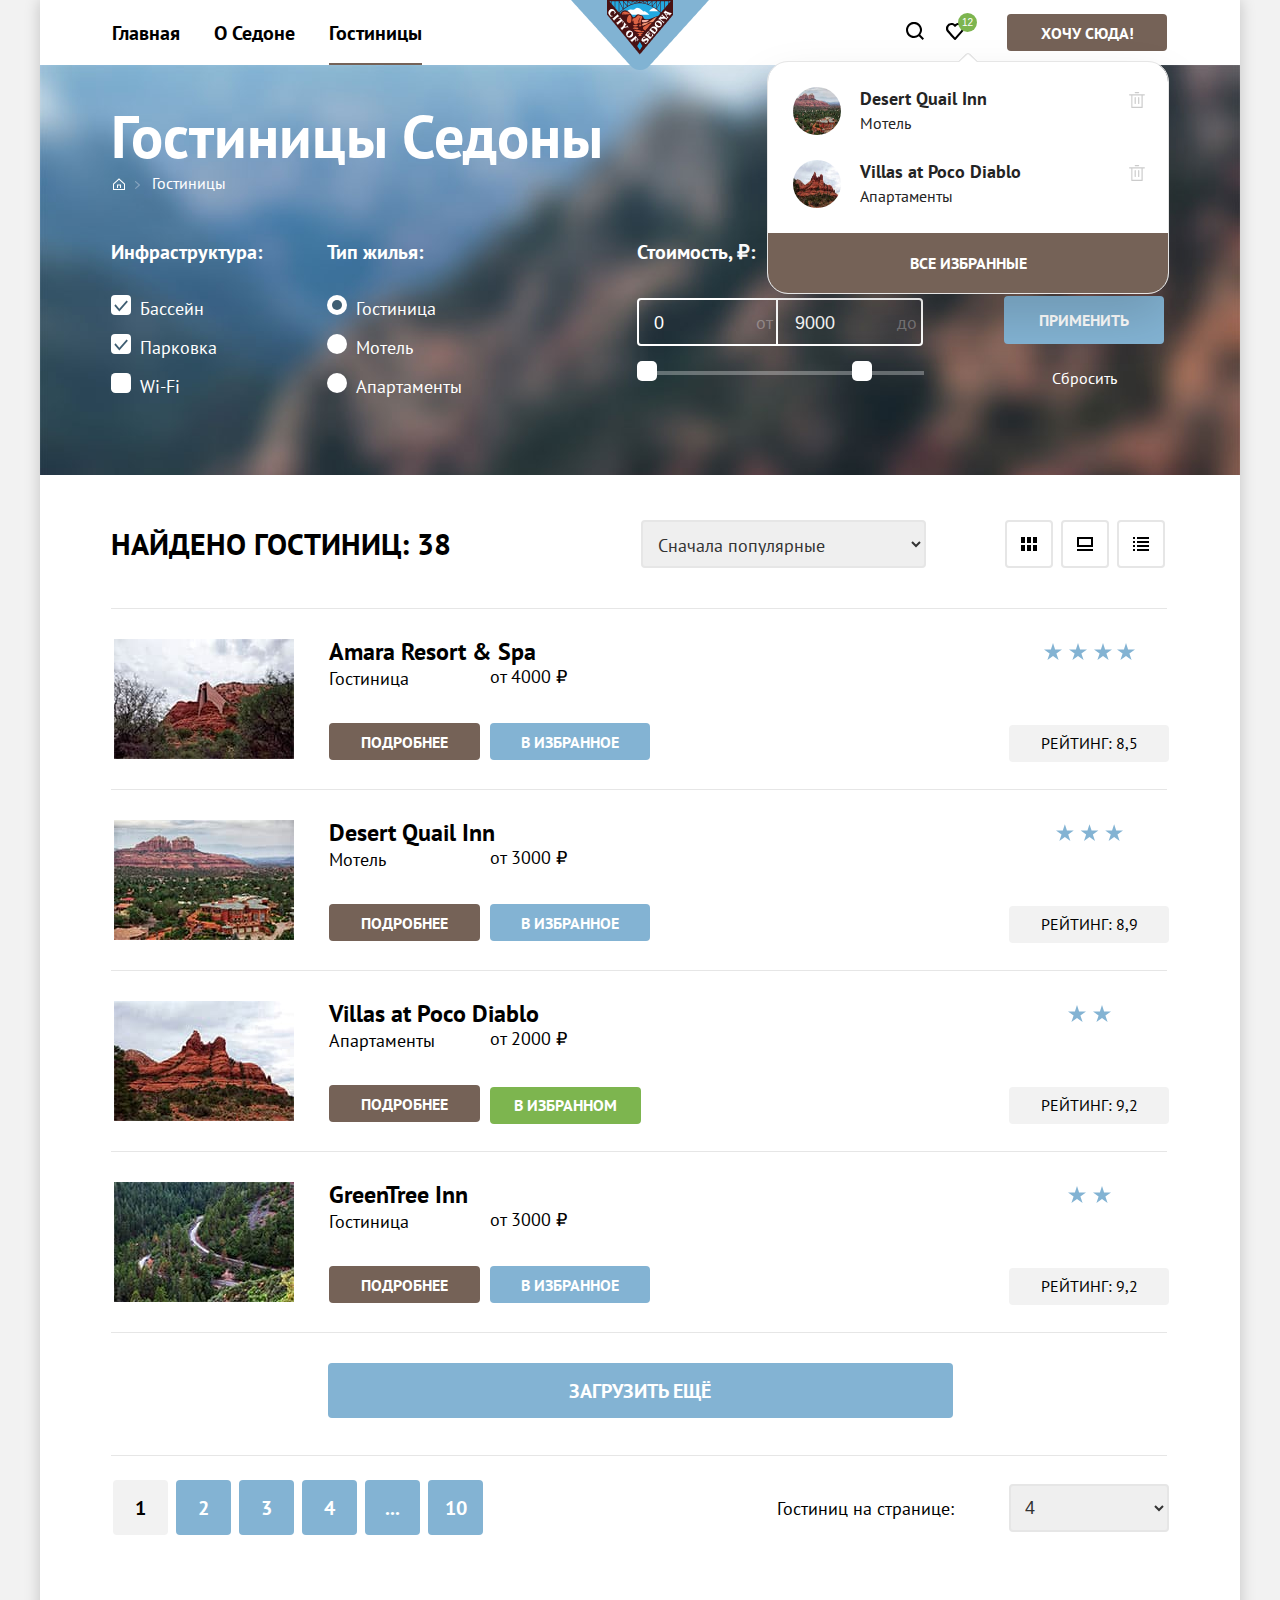
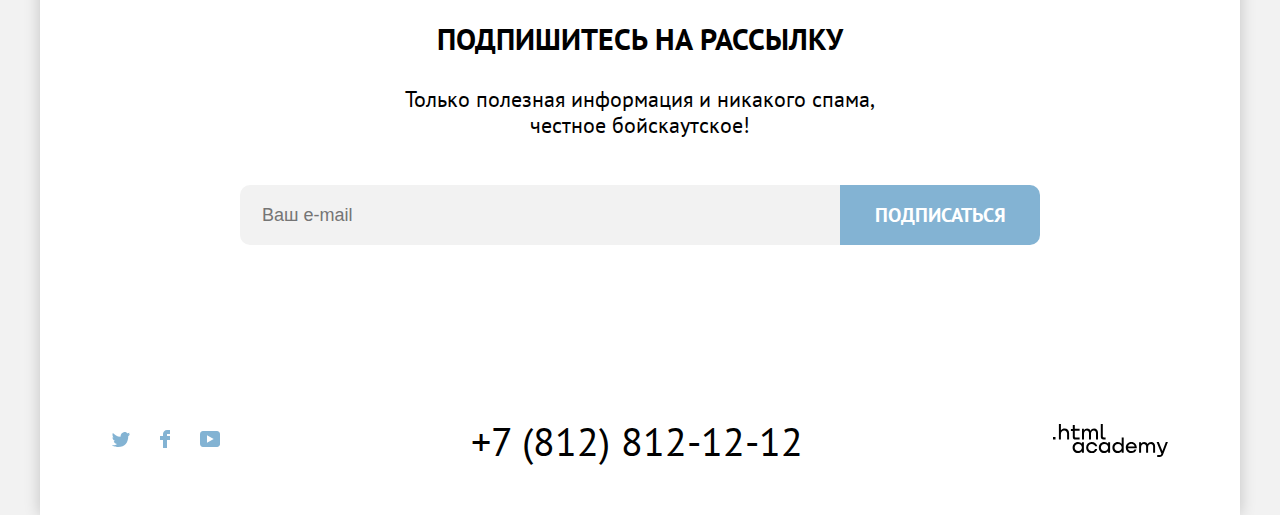
==== commit 2dc4f50c: "Добавила тень вокруг всей страницы" ====
--- a/catalog.html
+++ b/catalog.html
@@ -7,6 +7,7 @@
     <link rel="stylesheet" href="styles/styles.css">
   </head>
   <body>
+    <div class="page-container">
     <header class="page-header">
       <nav class="navigation">
         <ul class="navigation-list">
@@ -23,69 +24,69 @@
           <a class="logo" href="index.html">
             <img src="image/sedona-logo.png" width="138" height="70" alt="Логотип Седоны">
           </a>
-          <ul class="navigation-list navigation-user">
-            <li class="navigation-item">
-              <a class="navigation-link search" href="#">
-                <svg aria-hidden="true" focusable="false" width="18" height="18" fill="none" xmlns="http://www.w3.org/2000/svg">
-                  <path d="m18 16.5-3.7-3.7A8 8 0 0 0 8-.1C3.6-.1 0 3.6 0 8a8 8 0 0 0 12.9 6.3l3.7 3.7 1.4-1.5ZM8 14a6 6 0 0 1-6-6 6 6 0 0 1 6-6 6 6 0 0 1 6 6 6 6 0 0 1-6 6Z" fill="#000"></path>
-                </svg>
-                <span class="visually-hidden">Поиск</span></a>
-            </li>
-            <li class="navigation-item">
-              <a class="navigation-link like" href="#">
-                <svg aria-hidden="true" focusable="false" width="18" height="17" fill="none" xmlns="http://www.w3.org/2000/svg"><path d="M8.9 17a.9.9 0 0 1-.8-.4c-5.4-6.1-6.7-7.5-7-7.9A5.4 5.4 0 0 1 5.5 0C6.8 0 8 .5 9 1.3a5.46 5.46 0 0 1 9 4.1c0 1.3-.5 2.5-1.3 3.4l-7 7.9c-.2.2-.4.3-.8.3Zm-6-9.5c.3.4 3.5 4 6.1 6.9l6.2-7c.5-.5.7-1.2.7-2 0-1.8-1.5-3.3-3.3-3.3-1 0-2 .5-2.7 1.3-.3.3-.6.4-.9.4-.3 0-.6-.2-.8-.4-.7-.8-1.7-1.3-2.7-1.3-1.8 0-3.3 1.5-3.3 3.3-.1.9.3 1.6.7 2.1-.1 0-.1 0 0 0Z" fill="#000"/></svg>
-                <span class="visually-hidden">Избранное</span><span class="like-number">12</span></a>
-                <div class="popover popover-like">
-                  <div class="popover-content">
-                    <h2 class="visually-hidden">Избранное</h2>
-                    <ul class="like-items-list">
-                      <li class="like-item">
-                        <img class="like-item-image" src="image/hotels/desert-quail-inn.jpg" width="48" height="48" alt="Desert Quail Inn">
-                        <p class="like-item-title">Desert Quail Inn</p>
-                        <p class="like-item-type">Мотель</p>
-                        <button type="button" class="like-item-button">
-                          <svg width="16" height="16" viewBox="0 0 16 16" fill="none" xmlns="http://www.w3.org/2000/svg">
-                            <g opacity="0.2">
-                            <path d="M15.3 2.3H13.1H2.8H0.6C0.3 2.3 0 2.5 0 2.8C0 3.1 0.3 3.4 0.6 3.4H2.3V15.4C2.3 15.7 2.6 16 2.9 16H13.1C13.4 16 13.7 15.7 13.7 15.4V3.4H15.4C15.7 3.4 16 3.1 16 2.8C16 2.5 15.6 2.3 15.3 2.3ZM12.5 14.8H3.4V3.4H12.5V14.8Z" fill="black"/>
-                            <path d="M6.19995 1.2H9.59995C9.89995 1.2 10.2 0.9 10.2 0.6C10.2 0.3 9.99995 0 9.69995 0H6.19995C5.89995 0 5.69995 0.3 5.69995 0.6C5.69995 0.9 5.89995 1.2 6.19995 1.2Z" fill="black"/>
-                            <path d="M6.2001 12C6.5001 12 6.8001 11.7 6.8001 11.4V5.7C6.8001 5.4 6.5001 5.1 6.2001 5.1C5.9001 5.1 5.6001 5.4 5.6001 5.7V11.4C5.7001 11.7 5.9001 12 6.2001 12Z" fill="black"/>
-                            <path d="M9.7001 12C10.0001 12 10.3001 11.7 10.3001 11.4V5.7C10.3001 5.4 10.0001 5.1 9.7001 5.1C9.4001 5.1 9.1001 5.5 9.1001 5.7V11.4C9.1001 11.7 9.3001 12 9.7001 12Z" fill="black"/>
-                            </g>
-                            </svg>
-                          <span class="visually-hidden">Удалить из корзины</span>
-                        </button>
-                      </li>
-
-                      <li class="like-item">
-                        <img class="like-item-image" src="image/hotels/villas-at-poco-diablo.jpg" width="48" height="48" alt="Villas at Poco Diablo">
-                        <p class="like-item-title">Villas at Poco Diablo</p>
-                        <p class="like-item-type">Апартаменты</p>
-                        <button type="button" class="like-item-button">
-                          <svg width="16" height="16" viewBox="0 0 16 16" fill="none" xmlns="http://www.w3.org/2000/svg">
-                            <g opacity="0.2">
-                            <path d="M15.3 2.3H13.1H2.8H0.6C0.3 2.3 0 2.5 0 2.8C0 3.1 0.3 3.4 0.6 3.4H2.3V15.4C2.3 15.7 2.6 16 2.9 16H13.1C13.4 16 13.7 15.7 13.7 15.4V3.4H15.4C15.7 3.4 16 3.1 16 2.8C16 2.5 15.6 2.3 15.3 2.3ZM12.5 14.8H3.4V3.4H12.5V14.8Z" fill="black"/>
-                            <path d="M6.19995 1.2H9.59995C9.89995 1.2 10.2 0.9 10.2 0.6C10.2 0.3 9.99995 0 9.69995 0H6.19995C5.89995 0 5.69995 0.3 5.69995 0.6C5.69995 0.9 5.89995 1.2 6.19995 1.2Z" fill="black"/>
-                            <path d="M6.2001 12C6.5001 12 6.8001 11.7 6.8001 11.4V5.7C6.8001 5.4 6.5001 5.1 6.2001 5.1C5.9001 5.1 5.6001 5.4 5.6001 5.7V11.4C5.7001 11.7 5.9001 12 6.2001 12Z" fill="black"/>
-                            <path d="M9.7001 12C10.0001 12 10.3001 11.7 10.3001 11.4V5.7C10.3001 5.4 10.0001 5.1 9.7001 5.1C9.4001 5.1 9.1001 5.5 9.1001 5.7V11.4C9.1001 11.7 9.3001 12 9.7001 12Z" fill="black"/>
-                            </g>
-                            </svg>
-                          <span class="visually-hidden">Удалить из корзины</span>
-                        </button>
-                      </li>
-                    </ul>
-                    <a class="button button-brown button-popover" href="#">Все избранные</a>
-                  </div>
+        <ul class="navigation-list navigation-user">
+          <li class="navigation-item">
+            <button class="search">
+              <svg aria-hidden="true" focusable="false" width="18" height="18" fill="none" xmlns="http://www.w3.org/2000/svg">
+                <path d="m18 16.5-3.7-3.7A8 8 0 0 0 8-.1C3.6-.1 0 3.6 0 8a8 8 0 0 0 12.9 6.3l3.7 3.7 1.4-1.5ZM8 14a6 6 0 0 1-6-6 6 6 0 0 1 6-6 6 6 0 0 1 6 6 6 6 0 0 1-6 6Z" fill="#000"></path>
+              </svg>
+              <span class="visually-hidden">Поиск</span></button>
+          </li>
+          <li class="navigation-item">
+            <button class="like">
+              <svg aria-hidden="true" focusable="false" width="18" height="17" fill="none" xmlns="http://www.w3.org/2000/svg"><path d="M8.9 17a.9.9 0 0 1-.8-.4c-5.4-6.1-6.7-7.5-7-7.9A5.4 5.4 0 0 1 5.5 0C6.8 0 8 .5 9 1.3a5.46 5.46 0 0 1 9 4.1c0 1.3-.5 2.5-1.3 3.4l-7 7.9c-.2.2-.4.3-.8.3Zm-6-9.5c.3.4 3.5 4 6.1 6.9l6.2-7c.5-.5.7-1.2.7-2 0-1.8-1.5-3.3-3.3-3.3-1 0-2 .5-2.7 1.3-.3.3-.6.4-.9.4-.3 0-.6-.2-.8-.4-.7-.8-1.7-1.3-2.7-1.3-1.8 0-3.3 1.5-3.3 3.3-.1.9.3 1.6.7 2.1-.1 0-.1 0 0 0Z" fill="#000"/></svg>
+              <span class="visually-hidden">Избранное</span><span class="like-number">12</span></button>
+              <div class="popover popover-like">
+                <div class="popover-content">
+                  <h2 class="visually-hidden">Избранное</h2>
+                  <ul class="like-items-list">
+                    <li class="like-item">
+                      <img class="like-item-image" src="image/hotels/desert-quail-inn.jpg" width="48" height="48" alt="Desert Quail Inn">
+                      <p class="like-item-title">Desert Quail Inn</p>
+                      <p class="like-item-type">Мотель</p>
+                      <button type="button" class="like-item-button">
+                        <svg width="16" height="16" viewBox="0 0 16 16" fill="none" xmlns="http://www.w3.org/2000/svg">
+                          <g opacity="0.2">
+                          <path d="M15.3 2.3H13.1H2.8H0.6C0.3 2.3 0 2.5 0 2.8C0 3.1 0.3 3.4 0.6 3.4H2.3V15.4C2.3 15.7 2.6 16 2.9 16H13.1C13.4 16 13.7 15.7 13.7 15.4V3.4H15.4C15.7 3.4 16 3.1 16 2.8C16 2.5 15.6 2.3 15.3 2.3ZM12.5 14.8H3.4V3.4H12.5V14.8Z" fill="black"/>
+                          <path d="M6.19995 1.2H9.59995C9.89995 1.2 10.2 0.9 10.2 0.6C10.2 0.3 9.99995 0 9.69995 0H6.19995C5.89995 0 5.69995 0.3 5.69995 0.6C5.69995 0.9 5.89995 1.2 6.19995 1.2Z" fill="black"/>
+                          <path d="M6.2001 12C6.5001 12 6.8001 11.7 6.8001 11.4V5.7C6.8001 5.4 6.5001 5.1 6.2001 5.1C5.9001 5.1 5.6001 5.4 5.6001 5.7V11.4C5.7001 11.7 5.9001 12 6.2001 12Z" fill="black"/>
+                          <path d="M9.7001 12C10.0001 12 10.3001 11.7 10.3001 11.4V5.7C10.3001 5.4 10.0001 5.1 9.7001 5.1C9.4001 5.1 9.1001 5.5 9.1001 5.7V11.4C9.1001 11.7 9.3001 12 9.7001 12Z" fill="black"/>
+                          </g>
+                          </svg>
+                        <span class="visually-hidden">Удалить из корзины</span>
+                      </button>
+                    </li>
+
+                    <li class="like-item">
+                      <img class="like-item-image" src="image/hotels/villas-at-poco-diablo.jpg" width="48" height="48" alt="Villas at Poco Diablo">
+                      <p class="like-item-title">Villas at Poco Diablo</p>
+                      <p class="like-item-type">Апартаменты</p>
+                      <button type="button" class="like-item-button">
+                        <svg width="16" height="16" viewBox="0 0 16 16" fill="none" xmlns="http://www.w3.org/2000/svg">
+                          <g opacity="0.2">
+                          <path d="M15.3 2.3H13.1H2.8H0.6C0.3 2.3 0 2.5 0 2.8C0 3.1 0.3 3.4 0.6 3.4H2.3V15.4C2.3 15.7 2.6 16 2.9 16H13.1C13.4 16 13.7 15.7 13.7 15.4V3.4H15.4C15.7 3.4 16 3.1 16 2.8C16 2.5 15.6 2.3 15.3 2.3ZM12.5 14.8H3.4V3.4H12.5V14.8Z" fill="black"/>
+                          <path d="M6.19995 1.2H9.59995C9.89995 1.2 10.2 0.9 10.2 0.6C10.2 0.3 9.99995 0 9.69995 0H6.19995C5.89995 0 5.69995 0.3 5.69995 0.6C5.69995 0.9 5.89995 1.2 6.19995 1.2Z" fill="black"/>
+                          <path d="M6.2001 12C6.5001 12 6.8001 11.7 6.8001 11.4V5.7C6.8001 5.4 6.5001 5.1 6.2001 5.1C5.9001 5.1 5.6001 5.4 5.6001 5.7V11.4C5.7001 11.7 5.9001 12 6.2001 12Z" fill="black"/>
+                          <path d="M9.7001 12C10.0001 12 10.3001 11.7 10.3001 11.4V5.7C10.3001 5.4 10.0001 5.1 9.7001 5.1C9.4001 5.1 9.1001 5.5 9.1001 5.7V11.4C9.1001 11.7 9.3001 12 9.7001 12Z" fill="black"/>
+                          </g>
+                          </svg>
+                        <span class="visually-hidden">Удалить из корзины</span>
+                      </button>
+                    </li>
+                  </ul>
+                  <a class="button button-brown button-popover" href="#">Все избранные</a>
                 </div>
-            </li>
-            <li class="navigation-item">
-              <a class="navigation-link button button-brown want-here" href="#">Хочу сюда!</a>
+              </div>
+          </li>
+          <li class="navigation-item">
+            <a class="button button-brown want-here" href="#">Хочу сюда!</a>
           </li>
         </ul>
       </nav>
     </header>
 
     <main class="main-container main-inner">
-      <div class="page-container">
+      <!-- <div class="page-container"> -->
         <div class="filter-container">
           <header class="inner-header">
             <h1 class="header1 inner-header-title white">Гостиницы Седоны</h1>
@@ -274,7 +275,7 @@
                 </form>
             </div>
           </section>
-      </div>
+      <!-- </div> -->
     </main>
 
     <footer class="page-footer">
@@ -320,6 +321,6 @@
         </div>
       </div>
     </footer>
-
+    </div>
   </body>
 </html>
--- a/styles/styles.css
+++ b/styles/styles.css
@@ -48,6 +48,7 @@
 
 .main-container {
   display: flex;
+  flex-direction: column;
   flex: 1 0 auto;
 }
 
@@ -57,6 +58,7 @@
   width: 1200px;
   margin: 0 auto;
   background-color: #ffffff;
+  box-shadow: 0px 0px 15px rgba(0, 0, 0, 0.2);
 }
 
 .header1 {
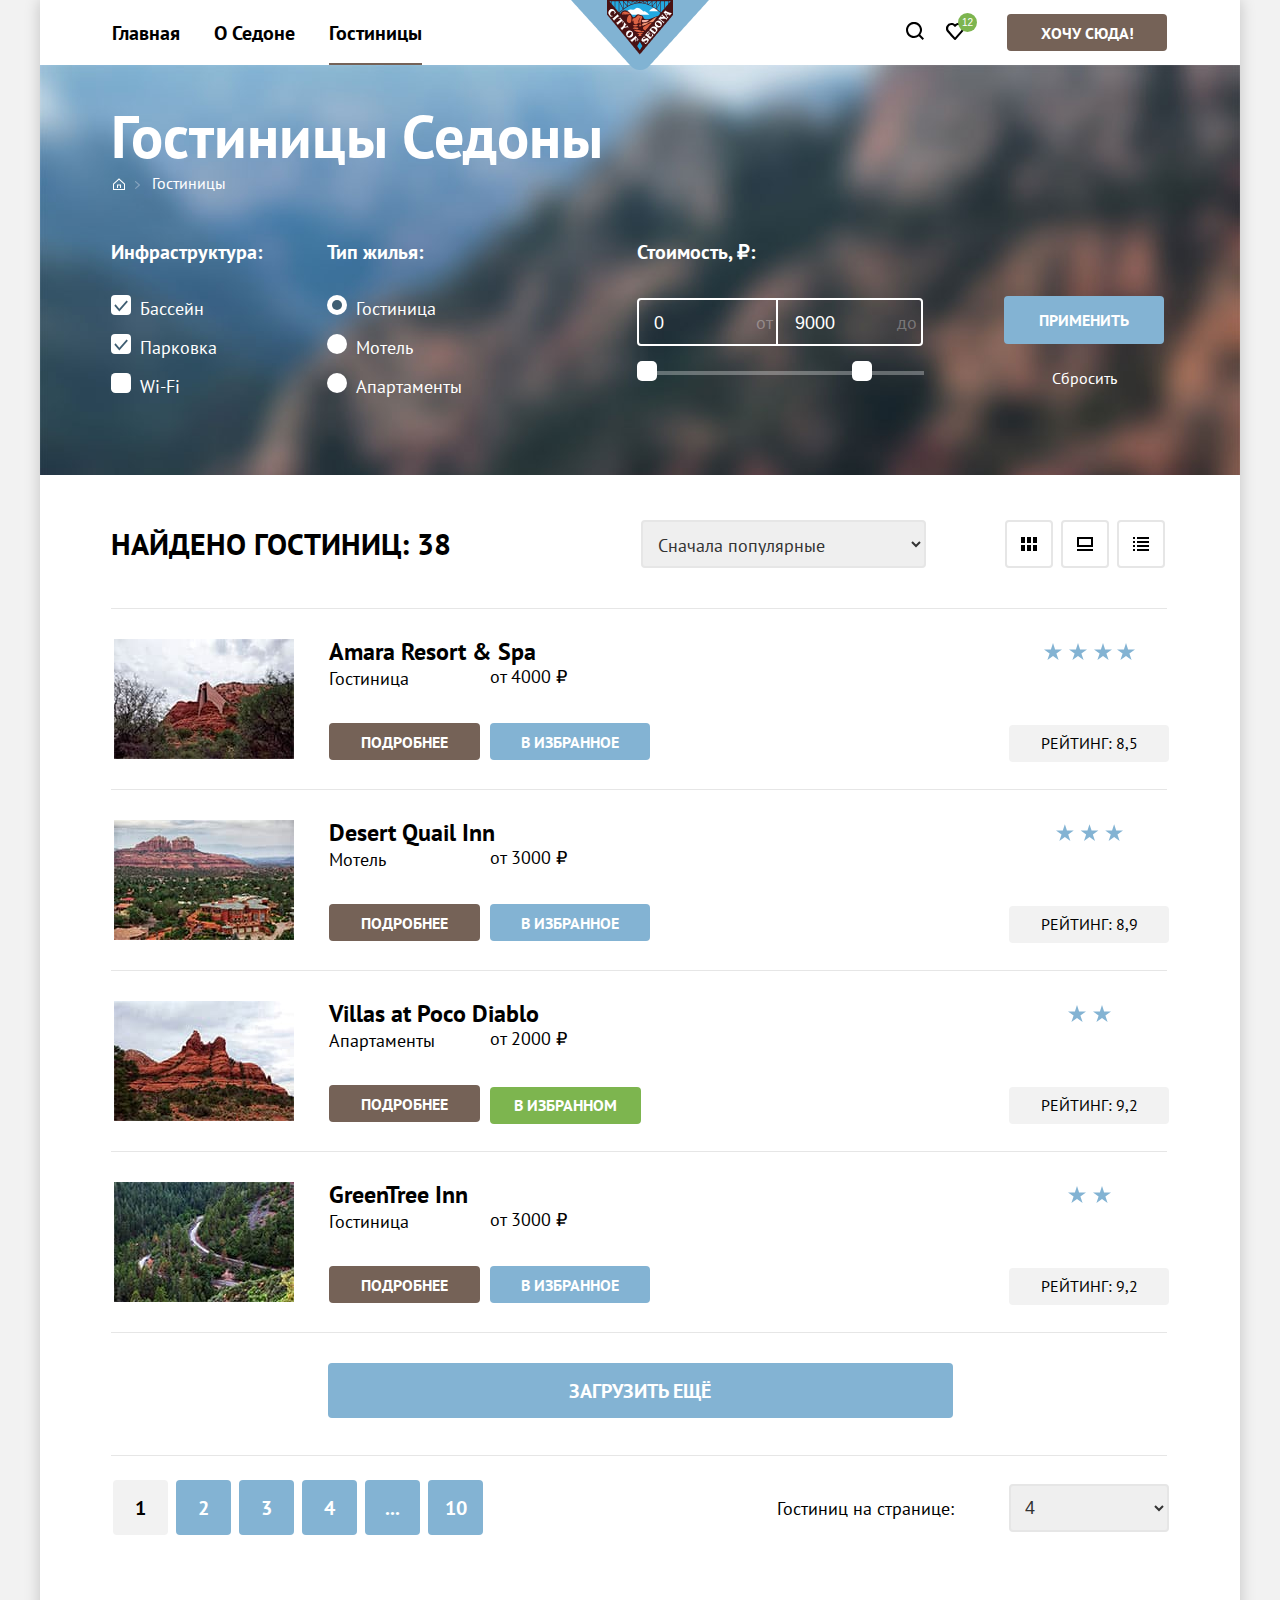
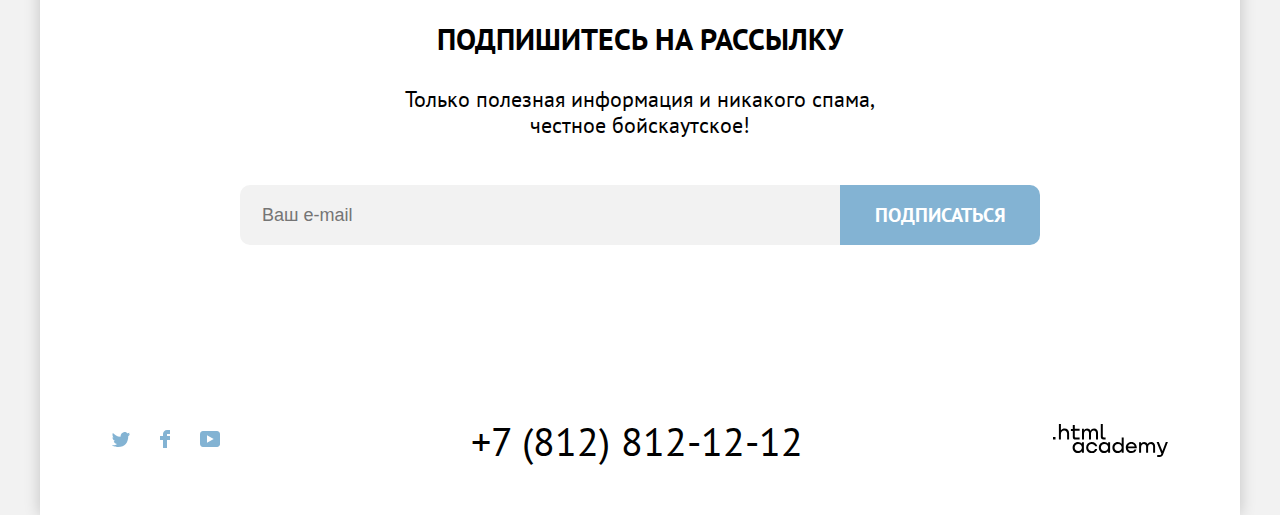
==== commit 9540bbb9: "Добила поповер на обеих страницах" ====
--- a/catalog.html
+++ b/catalog.html
@@ -36,41 +36,45 @@
             <button class="like">
               <svg aria-hidden="true" focusable="false" width="18" height="17" fill="none" xmlns="http://www.w3.org/2000/svg"><path d="M8.9 17a.9.9 0 0 1-.8-.4c-5.4-6.1-6.7-7.5-7-7.9A5.4 5.4 0 0 1 5.5 0C6.8 0 8 .5 9 1.3a5.46 5.46 0 0 1 9 4.1c0 1.3-.5 2.5-1.3 3.4l-7 7.9c-.2.2-.4.3-.8.3Zm-6-9.5c.3.4 3.5 4 6.1 6.9l6.2-7c.5-.5.7-1.2.7-2 0-1.8-1.5-3.3-3.3-3.3-1 0-2 .5-2.7 1.3-.3.3-.6.4-.9.4-.3 0-.6-.2-.8-.4-.7-.8-1.7-1.3-2.7-1.3-1.8 0-3.3 1.5-3.3 3.3-.1.9.3 1.6.7 2.1-.1 0-.1 0 0 0Z" fill="#000"/></svg>
               <span class="visually-hidden">Избранное</span><span class="like-number">12</span></button>
-              <div class="popover popover-like">
+              <div class="popover-like">
                 <div class="popover-content">
                   <h2 class="visually-hidden">Избранное</h2>
                   <ul class="like-items-list">
                     <li class="like-item">
-                      <img class="like-item-image" src="image/hotels/desert-quail-inn.jpg" width="48" height="48" alt="Desert Quail Inn">
-                      <p class="like-item-title">Desert Quail Inn</p>
-                      <p class="like-item-type">Мотель</p>
+                      <a class="like-item-link" href="#">
+                        <img class="like-item-image" src="image/hotels/desert-quail-inn.jpg" width="48" height="48" alt="Desert Quail Inn">
+                        <div>
+                          <p class="like-item-title">Desert Quail Inn</p>
+                          <p class="like-item-type">Мотель</p>
+                        </div>
+                      </a>
                       <button type="button" class="like-item-button">
                         <svg width="16" height="16" viewBox="0 0 16 16" fill="none" xmlns="http://www.w3.org/2000/svg">
-                          <g opacity="0.2">
                           <path d="M15.3 2.3H13.1H2.8H0.6C0.3 2.3 0 2.5 0 2.8C0 3.1 0.3 3.4 0.6 3.4H2.3V15.4C2.3 15.7 2.6 16 2.9 16H13.1C13.4 16 13.7 15.7 13.7 15.4V3.4H15.4C15.7 3.4 16 3.1 16 2.8C16 2.5 15.6 2.3 15.3 2.3ZM12.5 14.8H3.4V3.4H12.5V14.8Z" fill="black"/>
                           <path d="M6.19995 1.2H9.59995C9.89995 1.2 10.2 0.9 10.2 0.6C10.2 0.3 9.99995 0 9.69995 0H6.19995C5.89995 0 5.69995 0.3 5.69995 0.6C5.69995 0.9 5.89995 1.2 6.19995 1.2Z" fill="black"/>
                           <path d="M6.2001 12C6.5001 12 6.8001 11.7 6.8001 11.4V5.7C6.8001 5.4 6.5001 5.1 6.2001 5.1C5.9001 5.1 5.6001 5.4 5.6001 5.7V11.4C5.7001 11.7 5.9001 12 6.2001 12Z" fill="black"/>
                           <path d="M9.7001 12C10.0001 12 10.3001 11.7 10.3001 11.4V5.7C10.3001 5.4 10.0001 5.1 9.7001 5.1C9.4001 5.1 9.1001 5.5 9.1001 5.7V11.4C9.1001 11.7 9.3001 12 9.7001 12Z" fill="black"/>
-                          </g>
-                          </svg>
-                        <span class="visually-hidden">Удалить из корзины</span>
+                        </svg>
+                        <span class="visually-hidden">Удалить</span>
                       </button>
                     </li>
 
                     <li class="like-item">
-                      <img class="like-item-image" src="image/hotels/villas-at-poco-diablo.jpg" width="48" height="48" alt="Villas at Poco Diablo">
-                      <p class="like-item-title">Villas at Poco Diablo</p>
-                      <p class="like-item-type">Апартаменты</p>
+                      <a class="like-item-link" href="#">
+                        <img class="like-item-image" src="image/hotels/villas-at-poco-diablo.jpg" width="48" height="48" alt="Villas at Poco Diablo">
+                        <div>
+                          <p class="like-item-title">Villas at Poco Diablo</p>
+                          <p class="like-item-type">Апартаменты</p>
+                        </div>
+                      </a>
                       <button type="button" class="like-item-button">
                         <svg width="16" height="16" viewBox="0 0 16 16" fill="none" xmlns="http://www.w3.org/2000/svg">
-                          <g opacity="0.2">
                           <path d="M15.3 2.3H13.1H2.8H0.6C0.3 2.3 0 2.5 0 2.8C0 3.1 0.3 3.4 0.6 3.4H2.3V15.4C2.3 15.7 2.6 16 2.9 16H13.1C13.4 16 13.7 15.7 13.7 15.4V3.4H15.4C15.7 3.4 16 3.1 16 2.8C16 2.5 15.6 2.3 15.3 2.3ZM12.5 14.8H3.4V3.4H12.5V14.8Z" fill="black"/>
                           <path d="M6.19995 1.2H9.59995C9.89995 1.2 10.2 0.9 10.2 0.6C10.2 0.3 9.99995 0 9.69995 0H6.19995C5.89995 0 5.69995 0.3 5.69995 0.6C5.69995 0.9 5.89995 1.2 6.19995 1.2Z" fill="black"/>
                           <path d="M6.2001 12C6.5001 12 6.8001 11.7 6.8001 11.4V5.7C6.8001 5.4 6.5001 5.1 6.2001 5.1C5.9001 5.1 5.6001 5.4 5.6001 5.7V11.4C5.7001 11.7 5.9001 12 6.2001 12Z" fill="black"/>
                           <path d="M9.7001 12C10.0001 12 10.3001 11.7 10.3001 11.4V5.7C10.3001 5.4 10.0001 5.1 9.7001 5.1C9.4001 5.1 9.1001 5.5 9.1001 5.7V11.4C9.1001 11.7 9.3001 12 9.7001 12Z" fill="black"/>
-                          </g>
-                          </svg>
-                        <span class="visually-hidden">Удалить из корзины</span>
+                        </svg>
+                        <span class="visually-hidden">Удалить</span>
                       </button>
                     </li>
                   </ul>
--- a/styles/styles.css
+++ b/styles/styles.css
@@ -624,7 +624,6 @@
   display: inline-block;
 }
 
-/* Range */
 .range {
   padding-top: 21px;
   position: relative;
@@ -1487,23 +1486,30 @@
   position: relative;
 }
 
-.popover {
+.popover-like {
   position: absolute;
   top: 62px;
-  right: 72px;
+  right: 84px;
   z-index: 1;
   width: 400px;
+  min-height: 140px;
   font-family: "PT Sans", "Arial", sans-serif;
   color: #242424;
   background-color: #FFFFFF;
-  min-height: 140px;
   box-sizing: border-box;
   box-shadow: 0px 25px 50px rgba(0, 0, 0, 0.15);
   border-radius: 20px;
   outline: 1px solid #E6E6E6;
-}
-
-.popover::before {
+  display: block;
+  padding-top: 10px;
+  display: none;
+}
+
+.popover-like-open {
+  display: block;
+}
+
+.popover-like::before {
   content: url("../image/triangle.svg");
   position: absolute;
   top: -19px;
@@ -1520,36 +1526,57 @@
 }
 
 .like-item {
-  display: grid;
-  grid-template-columns: 50px auto 20px;
-  grid-template-rows: 24px 24px;
-  margin: 25px 25px 0 25px;
-  column-gap: 17px;
-  align-items: center;
+  display: flex;
+  justify-content: space-between;
+  margin: 15px 15px 0 15px;
+  align-items: flex-start;
+}
+
+.like-item-link {
+  text-decoration: none;
+  color: #000000;
+  display: flex;
+  cursor: pointer;
+  padding: 0 10px 10px 10px;
+}
+
+.like-item-link:hover {
+  opacity: 0.6;
+}
+
+.like-item-link:focus {
+  outline: none;
+  box-sizing: border-box;
+  border-radius: 10px;
+  box-shadow: inset 0 0 0 3px #83B3D3;
+}
+
+.like-item-link:active {
+  box-shadow: none;
+  opacity: 0.3;
+}
+
+.like-item-link div {
+  padding-left: 17px;
 }
 
 .like-item-title {
   font-weight: bold;
   font-size: 18px;
-  line-height: 40px;
-  grid-column: 2 / 3;
-  grid-row: 1 / 2;
+  line-height: 21px;
   margin: 0;
 }
 
 .like-item-type {
   font-weight: normal;
   font-size: 16px;
-  line-height: 40px;
-  grid-column: 2 / 3;
-  grid-row: 2 / 3;
+  line-height: 21px;
   margin: 0;
+  color: #333333;
 }
 
 .like-item-image {
   border-radius: 50%;
-  grid-column: 1 / 2;
-  grid-row: 1 / 3;
 }
 
 .button-popover {
@@ -1561,16 +1588,51 @@
   justify-content: center;
   font-size: 16px;
   line-height: 21px;
-  margin-top: 25px;
+  margin-top: 15px;
+}
+
+.button-popover:hover {
+  background-color: #615048;
+}
+
+.button-popover:focus {
+  outline: none;
+  background-color: #615048;
+  border: 3px solid #83B3D3;
+  box-sizing: border-box;
+}
+
+.button-popover:active {
+  background-color: #615048;
+  color: #ffffff4d;
+  border: none;
 }
 
 .like-item-button {
-  width: 16px;
-  height: 16px;
+  width: 36px;
+  height: 36px;
   background-color: transparent;
   border: none;
-  grid-column: 3 / 4;
-  grid-row: 1 / 2;
+  padding: 0;
+  cursor: pointer;
+  fill: #000000;
+  opacity: 0.2;
+}
+
+.like-item-button:hover {
+  opacity: 1;
+}
+
+.like-item-button:focus {
+  border: 3px solid #83B3D3;
+  box-sizing: border-box;
+  border-radius: 10px;
+  outline: none;
+  opacity: 1;
+}
+
+.like-item-button:active {
+  opacity: 0.1;
 }
 
 
@@ -1584,3 +1646,288 @@
 .white {
   color: #ffffff;
 }
+
+
+.modal-container {
+  position: fixed;
+  top: 0;
+  left: 0;
+  display: flex;
+  width: 100%;
+  height: 100%;
+  background-color: rgba(242, 242, 242, 0.8);
+  z-index: 3;
+  display: none;
+}
+
+.modal-container-open {
+  display: flex;
+}
+
+.modal {
+  position: relative;
+  margin: auto;
+  padding: 70px;
+  background-color: #FFFFFF;
+  box-shadow: 0px 25px 50px rgba(0, 0, 0, 0.15);
+  border-radius: 30px;
+}
+
+.modal-auth {
+  /* width: 715px; */
+}
+
+.modal-close-button {
+  position: absolute;
+  padding: 0;
+  top: 54px;
+  right: 71px;
+  width: 53px;
+  height: 53px;
+  background-color: #F2F2F2;
+  border: none;
+  border-radius: 50%;
+  background-image: url("../image/close.svg");
+  background-repeat: no-repeat;
+  background-position: center;
+  cursor: pointer;
+}
+
+.modal-title {
+  margin: 0;
+  margin-bottom: 24px;
+  font-family: "PT Sans", "Arial", sans-serif;
+  font-size: 32px;
+  line-height: 35px;
+  font-weight: 700;
+  color: #000000;
+  text-transform: uppercase;
+  font-style: normal;
+  font-weight: bold;
+  font-size: 30px;
+  line-height: 40px;
+}
+
+.hotel-form {
+  display: grid;
+  grid-template-columns: 155px 133px 153px 133px;
+  grid-template-rows: repeat(4, 90px);
+  align-items: center;
+
+}
+
+.hotel-form-user-options {
+  display: flex;
+  justify-content: space-between;
+  font-weight: 400;
+}
+
+.hotel-form-user-options .control-label {
+  font-weight: 400;
+}
+
+.date-in + .field,
+.date-out + .field {
+  width: 420px;
+  height: 50px;
+  background: #F2F2F2;
+  border-radius: 4px;
+  border: none;
+}
+
+.field {
+  width: 133px;
+  height: 50px;
+  background-color: #F2F2F2;
+  border-radius: 4px;
+  border: none;
+  font-family: "PT Sans", "Arial", sans-serif;
+  font-style: normal;
+  font-weight: bold;
+  font-size: 18px;
+  line-height: 40px;
+  padding-left: 20px;
+  box-sizing: border-box;
+  color: #00000099;
+}
+
+.hotel-form-button {
+  background: #83B3D3;
+  border-radius: 10px;
+
+  font-style: normal;
+  font-weight: bold;
+  font-size: 20px;
+  line-height: 40px;
+  font-family: "PT Sans", "Arial", sans-serif;
+  text-transform: uppercase;
+  color: #ffffff;
+  width: 575px;
+  height: 60px;
+  grid-column: 1 / -1;
+}
+
+.date-in {
+  grid-column: 1 / 2;
+  grid-row: 1 / 2;
+  font-style: normal;
+  font-weight: bold;
+  font-size: 18px;
+  line-height: 40px;
+}
+
+.date-in + .field {
+  grid-column: 2 / -1;
+  grid-row: 1 / 2;
+}
+
+.date-out {
+  grid-column: 1 / 2;
+  grid-row: 2 / 3;
+  font-style: normal;
+  font-weight: bold;
+  font-size: 18px;
+  line-height: 40px;
+}
+
+.date-out + .field {
+  grid-column: 2 / -1;
+  grid-row: 2 / 3;
+}
+
+.adults {
+  grid-column: 1 / 2;
+  grid-row: 3 / 4;
+  font-style: normal;
+  font-weight: bold;
+  font-size: 18px;
+  line-height: 40px;
+}
+
+.adults + .field {
+  grid-column: 2 / 3;
+  grid-row: 3 / 4;
+}
+
+.children {
+  grid-column: 3 / 4;
+  grid-row: 3 / 4;
+  padding-left: 56px;
+  font-style: normal;
+  font-weight: bold;
+  font-size: 18px;
+  line-height: 40px;
+  position:relative;
+}
+
+.children + .field {
+  grid-column: 4 / 5;
+  grid-row: 3 / 4;
+}
+
+.form-info {
+  background-color: #83B3D3;
+  width: 25px;
+  height: 25px;
+  border: none;
+  cursor: pointer;
+  border-radius: 50%;
+  background-image:url("../image/info.svg");
+  background-repeat: no-repeat;
+  background-position: center;
+  position: absolute;
+  top: 7px;
+  left: 112px;
+}
+
+.form-info:active {
+  background-color: #68A2CA
+}
+
+.field:hover {
+  background-color: #E6E6E6;
+}
+
+.field:focus {
+  background: #E6E6E6;
+  outline: none;
+  box-shadow: inset 0 0 0 3px #83B3D3;
+  border-radius: 4px;
+  box-sizing: border-box;
+}
+
+.field:active {
+  background: #FFFFFF;
+  outline: none;
+  box-shadow: inset 0 0 0 2px #000000;
+  box-sizing: border-box;
+  border-radius: 4px;
+}
+
+.modal-close-button:hover {
+  background-color: #E6E6E6;
+}
+
+.modal-close-button:focus {
+  outline: none;
+  background-color: #E6E6E6;
+  border: 3px solid #83B3D3;
+}
+
+.modal-close-button:active {
+  border: none;
+  opacity: 0.3;
+  background-color: #E6E6E6;
+}
+
+.hotel-form-button:hover {
+  background-color: #68A2CA;
+}
+
+.hotel-form-button:focus {
+  outline: none;
+  background-color: #68A2CA;
+  box-shadow: inset 0 0 0 3px #756257;
+  border-radius: 10px;
+}
+
+.hotel-form-button:active {
+  box-shadow: none;
+  color: #FFFFFF4d;
+}
+
+
+.popover-info {
+  background-color: #333333;
+  box-shadow: 0px 15px 30px rgba(0, 0, 0, 0.3);
+  border-radius: 10px;
+  width: 256px;
+  min-height: 143px;
+  position: absolute;
+  left: -3px;
+  top: 47px;
+  display: none;
+}
+
+.popover-info-open {
+  display: block;
+}
+
+.popover-info-text {
+  color: #ffffff;
+  font-style: normal;
+  font-weight: normal;
+  font-size: 16px;
+  line-height: 20px;
+  padding: 18px 22px;
+  margin: 0;
+  font-family: "PT Sans", "Arial", sans-serif;
+}
+
+.popover-info::before {
+  content: url("../image/triangle-dark.svg");
+  position: absolute;
+  top: -26px;
+  left: 50%;
+  transform: translateX(-50%);
+}
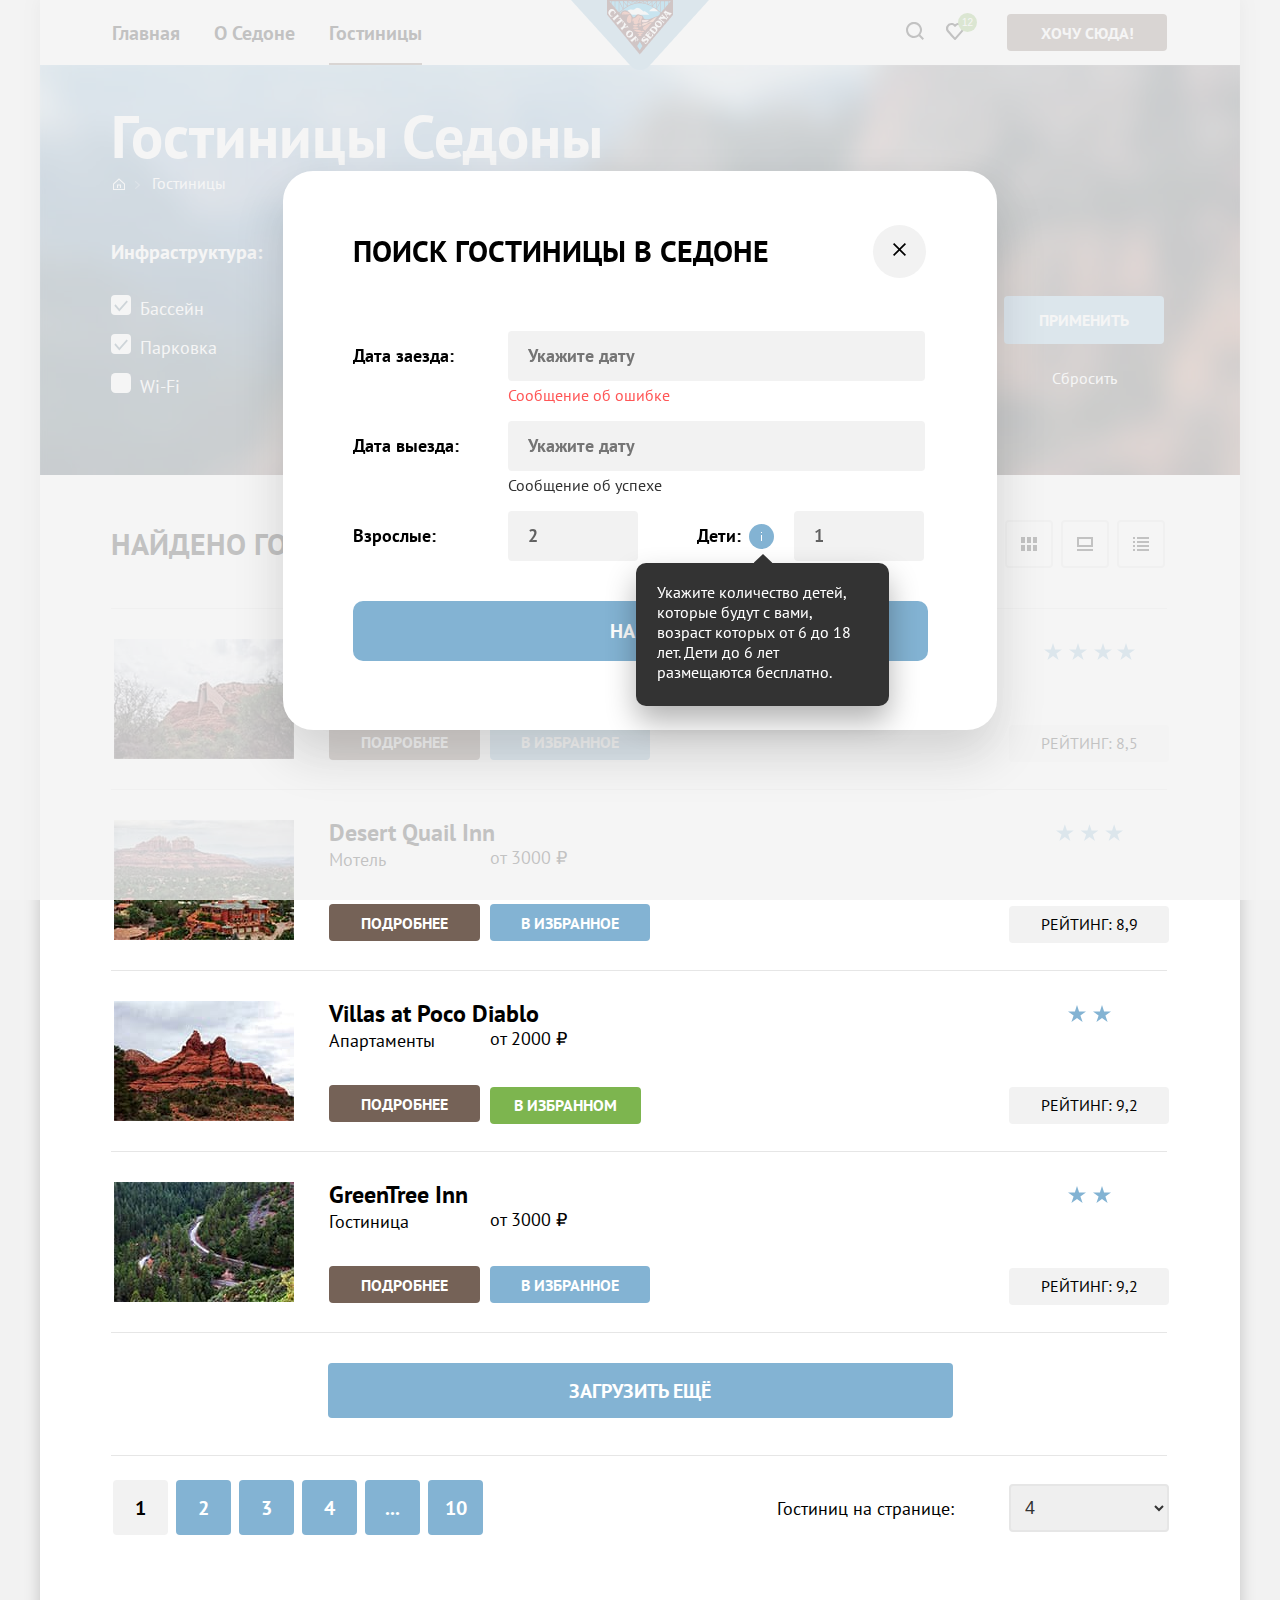
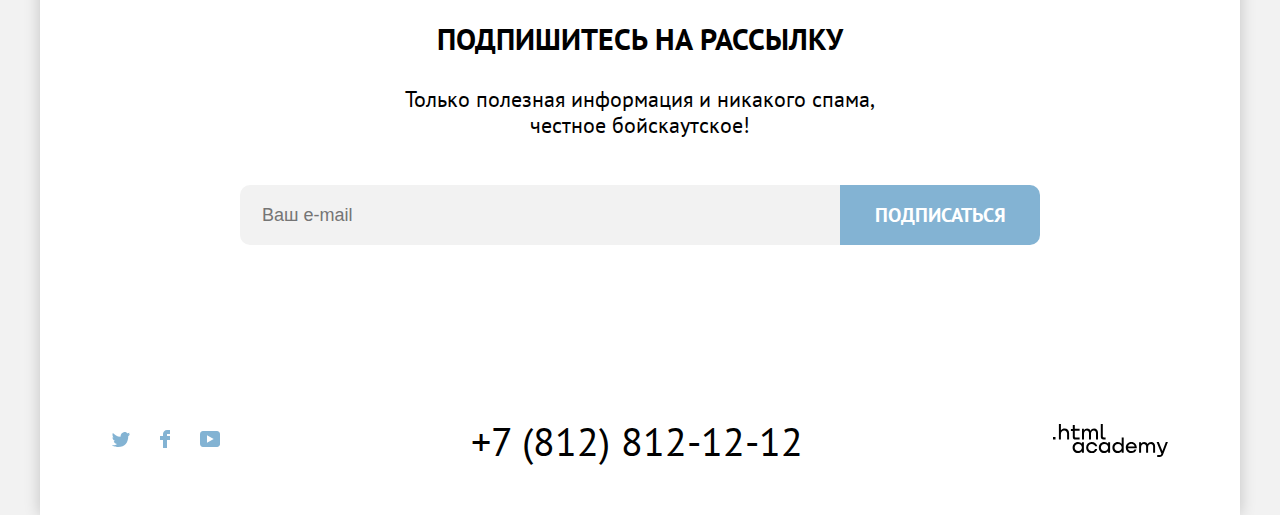
==== commit 3cd8928d: "Добила попап на обеих страницах" ====
--- a/catalog.html
+++ b/catalog.html
@@ -325,6 +325,37 @@
         </div>
       </div>
     </footer>
+    <div class="modal-container">
+      <div class="modal">
+        <button class="modal-close-button">
+          <span class="visually-hidden">Закрыть</span>
+          <svg width="13" height="13" viewBox="0 0 13 13" fill="none" xmlns="http://www.w3.org/2000/svg">
+            <path d="M13 1.2L11.8 0L6.5 5.3L1.2 0L0 1.2L5.3 6.5L0 11.8L1.2 13L6.5 7.7L11.8 13L13 11.8L7.7 6.5L13 1.2Z" fill="black"/>
+          </svg>
+        </button>
+        <section class="modal-content">
+          <h2 class="header2 modal-title">Поиск гостиницы в Седоне</h2>
+          <form class="hotel-form" action="https://echo.htmlacademy.ru/" method="post">
+              <label class="date-in" for="check-in">Дата заезда:</label>
+              <span class="error">Сообщение об ошибке</span>
+              <input  onfocus="(this.type = 'date')" class="date-in-field field" type="text" id="check-in" name="check-in" required placeholder="Укажите дату">
+              <label class="date-out" for="check-out">Дата выезда:</label>
+              <span class="success">Сообщение об успехе</span>
+              <input onfocus="(this.type = 'date')" class="date-out-field field" placeholder="Укажите дату" type="text" id="check-out" name="check-out" required>
+              <label class="adults" for="adults-counter">Взрослые:</label>
+              <input class="auth-form-field field" type="number" min="1" value="2" id="adults-counter" name="adults-counter" required placeholder="2">
+              <label class="children" for="children-counter">Дети:<button class="form-info"><span class="visually-hidden">Дополнительная информация.</span></button>
+                <div class="popover-info">
+                  <h3 class="visually-hidden">Дополнительная информация</h3>
+                  <p class="popover-info-text">Укажите количество детей, которые будут с вами, возраст которых от 6 до 18 лет. Дети до 6 лет размещаются бесплатно.</p>
+                </div>
+              </label>
+              <input class="hotel-form-field field" type="number" min="0" value="1" id="children-counter" name="children-counter"placeholder="1">
+            <button class="button hotel-form-button" type="submit">Найти</button>
+          </form>
+        </section>
+      </div>
+    </div>
     </div>
   </body>
 </html>
--- a/styles/styles.css
+++ b/styles/styles.css
@@ -1657,7 +1657,7 @@
   height: 100%;
   background-color: rgba(242, 242, 242, 0.8);
   z-index: 3;
-  display: none;
+  /* display: none; */
 }
 
 .modal-container-open {
@@ -1667,14 +1667,10 @@
 .modal {
   position: relative;
   margin: auto;
-  padding: 70px;
+  padding: 60px 70px 74px 70px;
   background-color: #FFFFFF;
   box-shadow: 0px 25px 50px rgba(0, 0, 0, 0.15);
   border-radius: 30px;
-}
-
-.modal-auth {
-  /* width: 715px; */
 }
 
 .modal-close-button {
@@ -1687,9 +1683,6 @@
   background-color: #F2F2F2;
   border: none;
   border-radius: 50%;
-  background-image: url("../image/close.svg");
-  background-repeat: no-repeat;
-  background-position: center;
   cursor: pointer;
 }
 
@@ -1697,23 +1690,20 @@
   margin: 0;
   margin-bottom: 24px;
   font-family: "PT Sans", "Arial", sans-serif;
-  font-size: 32px;
-  line-height: 35px;
-  font-weight: 700;
   color: #000000;
   text-transform: uppercase;
   font-style: normal;
   font-weight: bold;
   font-size: 30px;
   line-height: 40px;
+  padding-bottom: 36px;
 }
 
 .hotel-form {
   display: grid;
   grid-template-columns: 155px 133px 153px 133px;
-  grid-template-rows: repeat(4, 90px);
+  grid-template-rows: repeat(6, minmax(30px, auto));
   align-items: center;
-
 }
 
 .hotel-form-user-options {
@@ -1726,17 +1716,8 @@
   font-weight: 400;
 }
 
-.date-in + .field,
-.date-out + .field {
-  width: 420px;
-  height: 50px;
-  background: #F2F2F2;
-  border-radius: 4px;
-  border: none;
-}
-
 .field {
-  width: 133px;
+  width: 130px;
   height: 50px;
   background-color: #F2F2F2;
   border-radius: 4px;
@@ -1751,10 +1732,18 @@
   color: #00000099;
 }
 
+.date-in-field,
+.date-out-field {
+  width: 417px;
+  height: 50px;
+  background: #F2F2F2;
+  border-radius: 4px;
+  border: none;
+}
+
 .hotel-form-button {
   background: #83B3D3;
   border-radius: 10px;
-
   font-style: normal;
   font-weight: bold;
   font-size: 20px;
@@ -1765,6 +1754,9 @@
   width: 575px;
   height: 60px;
   grid-column: 1 / -1;
+  grid-row: -1 / -2;
+  margin-top: 40px;
+  margin-bottom: -5px;
 }
 
 .date-in {
@@ -1776,53 +1768,59 @@
   line-height: 40px;
 }
 
-.date-in + .field {
+.date-in-field {
   grid-column: 2 / -1;
   grid-row: 1 / 2;
 }
 
 .date-out {
-  grid-column: 1 / 2;
-  grid-row: 2 / 3;
-  font-style: normal;
-  font-weight: bold;
-  font-size: 18px;
-  line-height: 40px;
-}
-
-.date-out + .field {
-  grid-column: 2 / -1;
-  grid-row: 2 / 3;
-}
-
-.adults {
   grid-column: 1 / 2;
   grid-row: 3 / 4;
   font-style: normal;
   font-weight: bold;
   font-size: 18px;
   line-height: 40px;
+  margin-top: 10px;
+}
+
+.date-out-field {
+  grid-column: 2 / -1;
+  grid-row: 3 / 4;
+  margin-top: 10px;
+}
+
+.adults {
+  grid-column: 1 / 2;
+  grid-row: 5 / 6;
+  font-style: normal;
+  font-weight: bold;
+  font-size: 18px;
+  line-height: 40px;
+  margin-top: 10px;
 }
 
 .adults + .field {
   grid-column: 2 / 3;
-  grid-row: 3 / 4;
+  grid-row: 5 / 6;
+  margin-top: 10px;
 }
 
 .children {
   grid-column: 3 / 4;
-  grid-row: 3 / 4;
+  grid-row: 5 / 6;
   padding-left: 56px;
   font-style: normal;
   font-weight: bold;
   font-size: 18px;
   line-height: 40px;
   position:relative;
+  margin-top: 10px;
 }
 
 .children + .field {
   grid-column: 4 / 5;
-  grid-row: 3 / 4;
+  grid-row: 5 / 6;
+  margin-top: 10px;
 }
 
 .form-info {
@@ -1836,8 +1834,8 @@
   background-repeat: no-repeat;
   background-position: center;
   position: absolute;
-  top: 7px;
-  left: 112px;
+  top: 8px;
+  left: 108px;
 }
 
 .form-info:active {
@@ -1874,10 +1872,13 @@
   border: 3px solid #83B3D3;
 }
 
+.modal-close-button:active path {
+  border: none;
+  opacity: 0.3;
+}
+
 .modal-close-button:active {
   border: none;
-  opacity: 0.3;
-  background-color: #E6E6E6;
 }
 
 .hotel-form-button:hover {
@@ -1899,14 +1900,15 @@
 
 .popover-info {
   background-color: #333333;
+  font-family: "PT Sans", "Arial", sans-serif;
   box-shadow: 0px 15px 30px rgba(0, 0, 0, 0.3);
   border-radius: 10px;
-  width: 256px;
+  width: 253px;
   min-height: 143px;
   position: absolute;
-  left: -3px;
+  left: -5px;
   top: 47px;
-  display: none;
+  /* display: none; */
 }
 
 .popover-info-open {
@@ -1919,9 +1921,8 @@
   font-weight: normal;
   font-size: 16px;
   line-height: 20px;
-  padding: 18px 22px;
+  padding: 19px 21px;
   margin: 0;
-  font-family: "PT Sans", "Arial", sans-serif;
 }
 
 .popover-info::before {
@@ -1931,3 +1932,21 @@
   left: 50%;
   transform: translateX(-50%);
 }
+
+.success {
+  color: #333333;
+  font-weight: normal;
+  font-size: 16px;
+  line-height: 1.2;
+  grid-column: 2 / -1;
+  grid-row: 4 / 5;
+}
+
+.error {
+  color: #ff5757;
+  font-weight: normal;
+  font-size: 16px;
+  line-height: 1.2;
+  grid-column: 2 / -1;
+  grid-row: 2 / 3;
+}
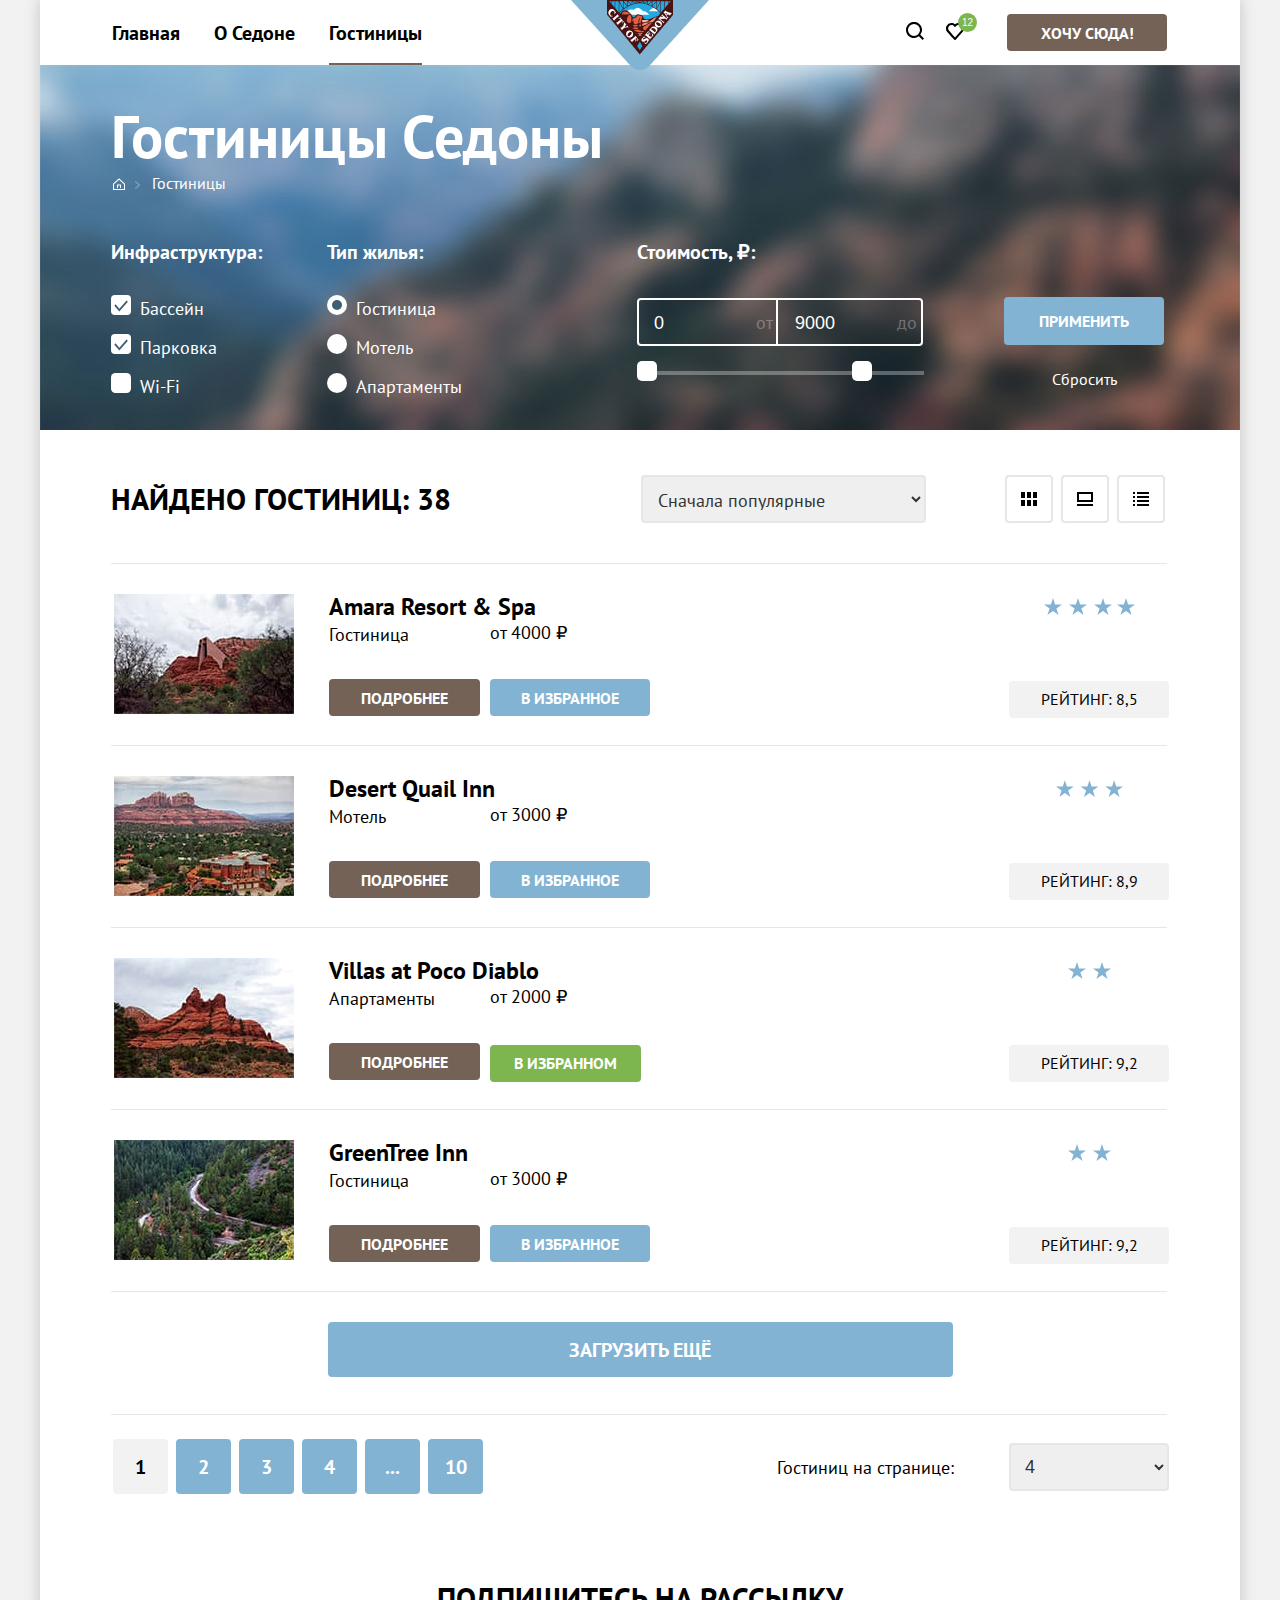
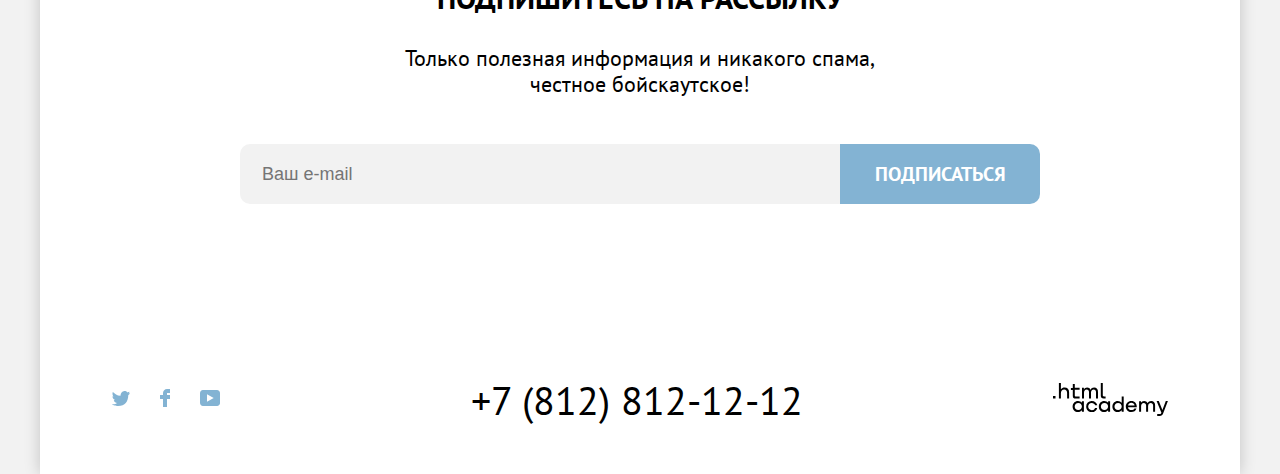
==== commit 29bcdaae: "Добавила кнопку-календарь" ====
--- a/catalog.html
+++ b/catalog.html
@@ -338,19 +338,60 @@
           <form class="hotel-form" action="https://echo.htmlacademy.ru/" method="post">
               <label class="date-in" for="check-in">Дата заезда:</label>
               <span class="error">Сообщение об ошибке</span>
-              <input  onfocus="(this.type = 'date')" class="date-in-field field" type="text" id="check-in" name="check-in" required placeholder="Укажите дату">
+              <div class="date-in-field">
+                <input class="field" type="text" id="check-in" name="check-in" required placeholder="Укажите дату">
+                <button class="button-calendar">
+                  <svg width="15" height="15" viewBox="0 0 15 15" fill="none" xmlns="http://www.w3.org/2000/svg">
+                    <path opacity="0.3" d="M14 2H12V0H11V2H4V0H3V2H1C0.4 2 0 2.4 0 3V6V7V14C0 14.5 0.4 15 1 15H14C14.5 15 15 14.5 15 14V7V6V3C15 2.4 14.5 2 14 2ZM14 14H1V7H14V14ZM1 6V3H3V5H4V3H11V5H12V3H14V6H1Z" fill="black"/>
+                  </svg>
+                </button>
+              </div>
+
               <label class="date-out" for="check-out">Дата выезда:</label>
               <span class="success">Сообщение об успехе</span>
-              <input onfocus="(this.type = 'date')" class="date-out-field field" placeholder="Укажите дату" type="text" id="check-out" name="check-out" required>
+              <div class="date-out-field">
+                <input class="field" type="text" id="check-in" name="check-in" required placeholder="Укажите дату">
+                <button class="button-calendar">
+                  <svg width="15" height="15" viewBox="0 0 15 15" fill="none" xmlns="http://www.w3.org/2000/svg">
+                    <path opacity="0.3" d="M14 2H12V0H11V2H4V0H3V2H1C0.4 2 0 2.4 0 3V6V7V14C0 14.5 0.4 15 1 15H14C14.5 15 15 14.5 15 14V7V6V3C15 2.4 14.5 2 14 2ZM14 14H1V7H14V14ZM1 6V3H3V5H4V3H11V5H12V3H14V6H1Z" fill="black"/>
+                  </svg>
+                </button>
+              </div>
+
               <label class="adults" for="adults-counter">Взрослые:</label>
-              <input class="auth-form-field field" type="number" min="1" value="2" id="adults-counter" name="adults-counter" required placeholder="2">
+              <div class="adults-form-field">
+                <button class="button-control button-minus" type="button">
+                  <svg width="13" height="13" viewBox="0 0 13 1" fill="none" xmlns="http://www.w3.org/2000/svg">
+                    <path opacity="0.3" d="M0 0L0 1L13 1V0L0 0Z" fill="black"/>
+                  </svg>
+                </button>
+                <input class="field" type="number" min="1" value="2" id="adults-counter" name="adults-counter" required placeholder="2">
+                <button class="button-control button-plus" type="button">
+                  <svg width="13" height="13" viewBox="0 0 13 13" fill="none" xmlns="http://www.w3.org/2000/svg">
+                    <path opacity="0.3" d="M13 6H7V0H6V6H0V7H6V13H7V7H13V6Z" fill="black"/>
+                    </svg>
+                </button>
+              </div>
+
               <label class="children" for="children-counter">Дети:<button class="form-info"><span class="visually-hidden">Дополнительная информация.</span></button>
                 <div class="popover-info">
                   <h3 class="visually-hidden">Дополнительная информация</h3>
                   <p class="popover-info-text">Укажите количество детей, которые будут с вами, возраст которых от 6 до 18 лет. Дети до 6 лет размещаются бесплатно.</p>
                 </div>
               </label>
-              <input class="hotel-form-field field" type="number" min="0" value="1" id="children-counter" name="children-counter"placeholder="1">
+              <div class="children-form-field">
+                <button class="button-control button-minus" type="button">
+                  <svg width="13" height="13" viewBox="0 0 13 1" fill="none" xmlns="http://www.w3.org/2000/svg">
+                    <path opacity="0.3" d="M0 0L0 1L13 1V0L0 0Z" fill="black"/>
+                  </svg>
+                </button>
+                <input class="field" type="number" min="0" value="1" id="children-counter" name="children-counter"placeholder="1">
+                <button class="button-control button-plus" type="button">
+                  <svg width="13" height="13" viewBox="0 0 13 13" fill="none" xmlns="http://www.w3.org/2000/svg">
+                    <path opacity="0.3" d="M13 6H7V0H6V6H0V7H6V13H7V7H13V6Z" fill="black"/>
+                    </svg>
+                </button>
+              </div>
             <button class="button hotel-form-button" type="submit">Найти</button>
           </form>
         </section>
--- a/styles/styles.css
+++ b/styles/styles.css
@@ -408,6 +408,7 @@
   flex-wrap: wrap;
   list-style-type: none;
   padding: 0;
+  width: 138px;
 }
 
 .contacts-container {
@@ -510,8 +511,8 @@
 
 .footer-index {
   background-image: url("../image/subscribe-background.jpg");
-  background-size: 1200px 411px;
-  background-repeat: no-repeat;
+  background-size: contain;
+  background-repeat: round;
   background-color: #83b3d3;
   text-align: center;
   padding-bottom: 69px;
@@ -588,7 +589,6 @@
 .catalog-filter-container {
   display: grid;
   grid-template-columns: 216px 310px auto 165px;
-  grid-template-rows: 55px 110px;
 }
 
 .buttons-container {
@@ -598,6 +598,7 @@
 
 .buttons-container .button-blue {
   margin-bottom: 10px;
+  margin-top: 30px;
 }
 
 .catalog-filter-container div {
@@ -808,7 +809,7 @@
 .product-card {
   display: grid;
   grid-template-columns: 210px 153px auto 160px;
-  grid-template-rows: 30px auto auto;
+  grid-template-rows: minmax(30px, auto) auto auto;
   column-gap: 8px;
   min-height: 126px;
   position: relative;
@@ -907,12 +908,12 @@
 
 .filter-container {
   background-image: url("../image/catalog-bg.png");
-  background-size: 1200px 411px;
-  background-repeat: no-repeat;
+  background-size: contain;
+  background-repeat: round;
   background-color: #83b3d3;
   padding-left: 71px;
   padding-right: 71px;
-  min-height: 410px;
+  min-height: 48px;
   margin-bottom: 25px;
 }
 
@@ -1069,6 +1070,19 @@
 .subscribe-email:active {
   background: #ffffff;
   box-shadow: inset 0 0 0 2px #000000;
+}
+
+.subscribe-email:invalid,
+.subscribe-email-error {
+  background: #FFFFFF;
+  border: 2px solid #FF5757;
+  box-sizing: border-box;
+  width: 600px;
+  height: 60px;
+  border-radius: 10px 0px 0px 10px;
+  padding: 0;
+  padding-left: 22px;
+  font-size: 18px;
 }
 
 .button-subscribe:hover {
@@ -1657,7 +1671,7 @@
   height: 100%;
   background-color: rgba(242, 242, 242, 0.8);
   z-index: 3;
-  /* display: none; */
+  display: none;
 }
 
 .modal-container-open {
@@ -1717,7 +1731,7 @@
 }
 
 .field {
-  width: 130px;
+  width: 100%;
   height: 50px;
   background-color: #F2F2F2;
   border-radius: 4px;
@@ -1771,6 +1785,7 @@
 .date-in-field {
   grid-column: 2 / -1;
   grid-row: 1 / 2;
+  position: relative;
 }
 
 .date-out {
@@ -1787,6 +1802,17 @@
   grid-column: 2 / -1;
   grid-row: 3 / 4;
   margin-top: 10px;
+  position: relative;
+}
+
+.button-calendar {
+  width: 50px;
+  height: 50px;
+  background-color: transparent;
+  position: absolute;
+  border: none;
+  right: 0;
+  cursor: pointer;
 }
 
 .adults {
@@ -1799,10 +1825,16 @@
   margin-top: 10px;
 }
 
-.adults + .field {
+.adults-form-field {
   grid-column: 2 / 3;
   grid-row: 5 / 6;
   margin-top: 10px;
+  position: relative;
+}
+
+.adults-form-field > .field {
+  width: 100%;
+  padding-left: 60px;
 }
 
 .children {
@@ -1817,10 +1849,59 @@
   margin-top: 10px;
 }
 
-.children + .field {
+.children-form-field {
   grid-column: 4 / 5;
   grid-row: 5 / 6;
   margin-top: 10px;
+  position: relative;
+}
+
+.children-form-field > .field {
+  width: 100%;
+  padding-left: 60px;
+}
+
+.button-control {
+  position: absolute;
+  bottom: 50%;
+  transform: translateY(50%);
+  padding: 0;
+  width: 25px;
+  height: 25px;
+  border: none;
+  background-color: transparent;
+  cursor: pointer;
+}
+
+.button-control:hover path {
+  opacity: 1;
+}
+
+.button-control:focus {
+  outline: none;
+  border: 3px solid #83B3D3;
+  box-sizing: border-box;
+  border-radius: 4px;
+}
+
+.button-control:focus path {
+  opacity: 1;
+}
+
+.button-control:active {
+  border: none;
+}
+
+.button-control:active path {
+  opacity: 0.2;
+}
+
+.button-plus {
+  right: 14px;
+}
+
+.button-minus {
+  left: 11px;
 }
 
 .form-info {
@@ -1908,7 +1989,7 @@
   position: absolute;
   left: -5px;
   top: 47px;
-  /* display: none; */
+  display: none;
 }
 
 .popover-info-open {
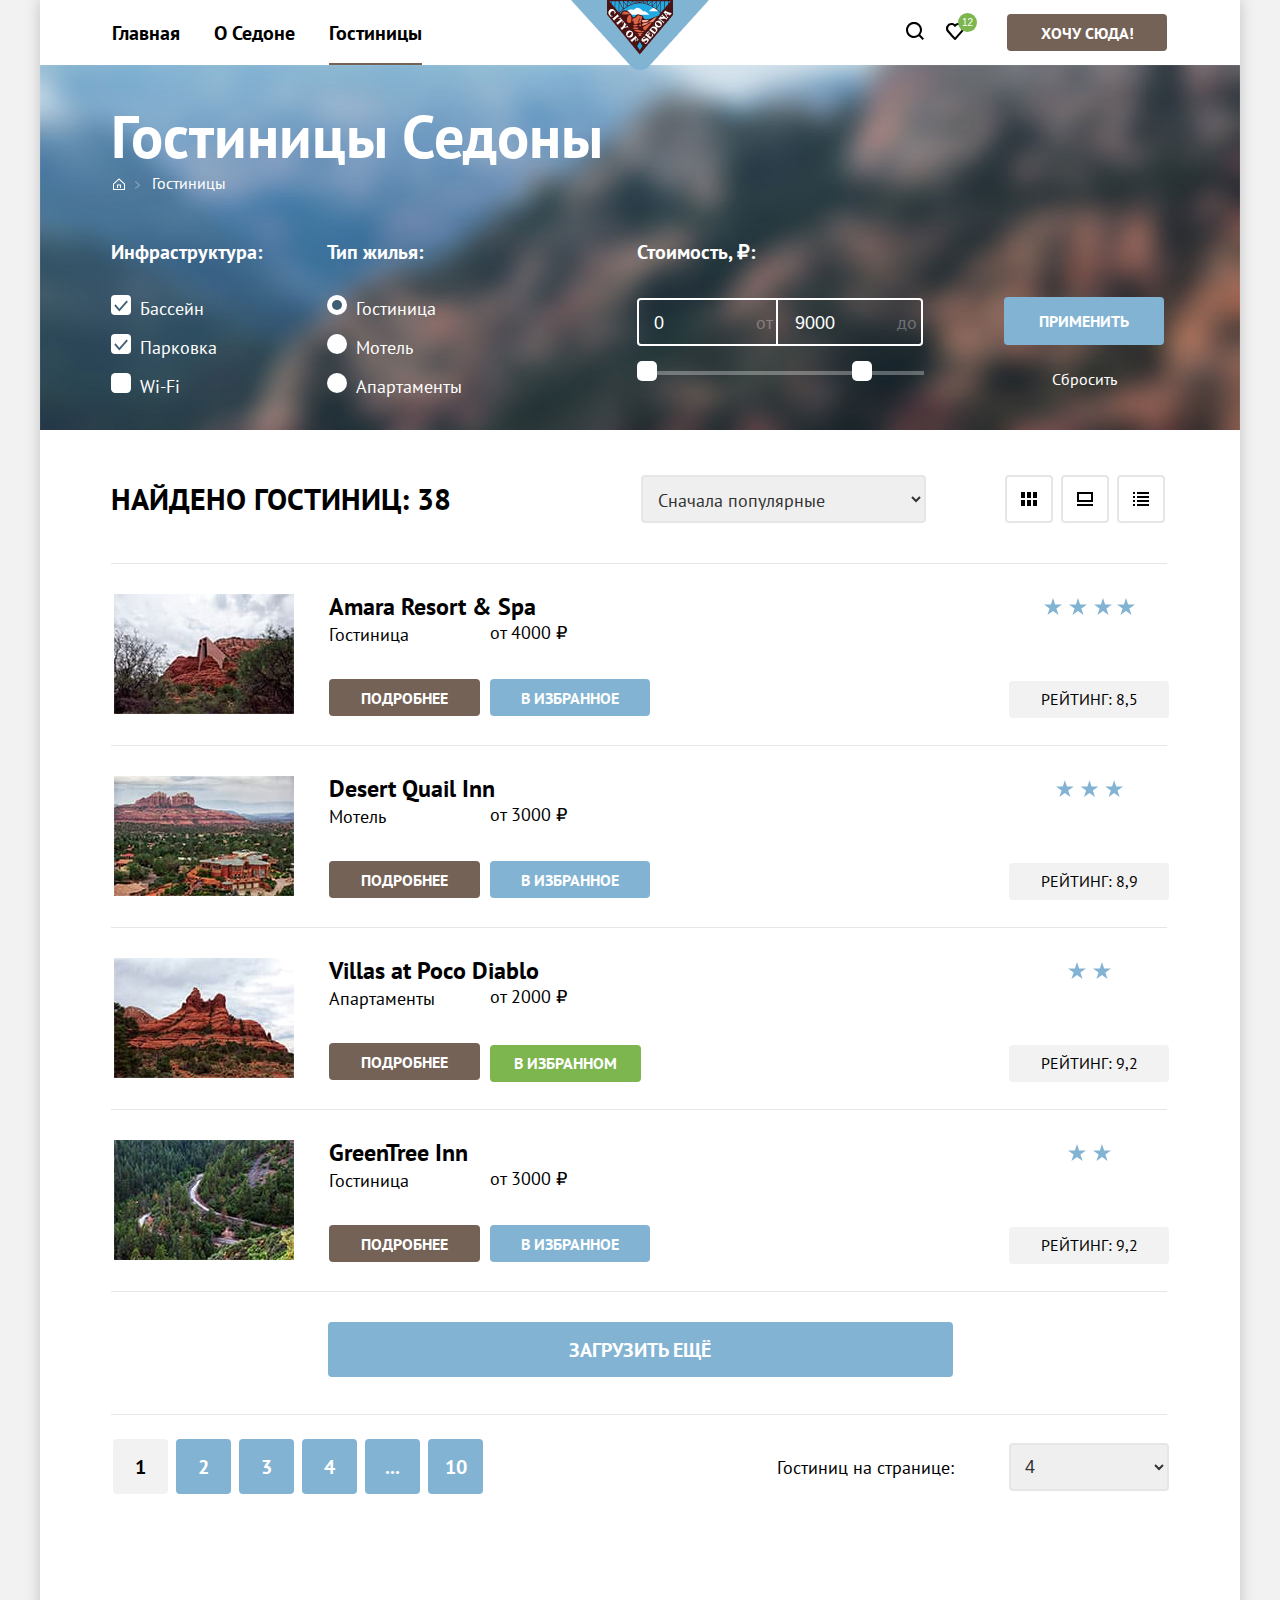
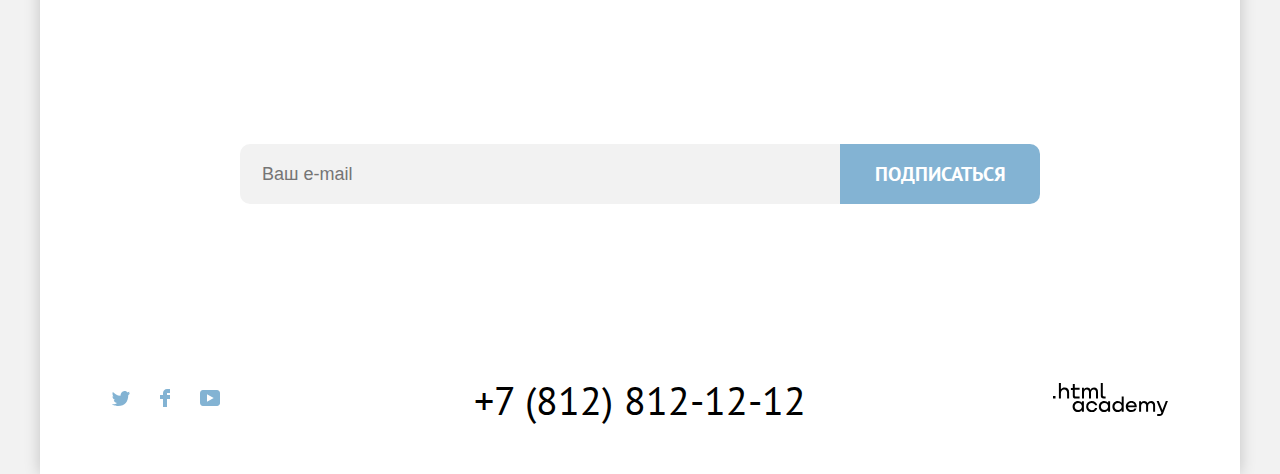
==== commit 1b848c1c: "Валидация" ====
--- a/catalog.html
+++ b/catalog.html
@@ -18,7 +18,7 @@
             <a class="navigation-link" href="#">О Седоне</a>
           </li>
           <li class="navigation-item">
-            <a class="navigation-link current">Гостиницы</a>
+            <a class="navigation-link current" href="catalog.html">Гостиницы</a>
           </li>
         </ul>
           <a class="logo" href="index.html">
@@ -249,7 +249,7 @@
             <div class="pagination-container">
               <ul class="pagination">
                 <li class="pagination-item">
-                  <a class="pagination-link pagination-current button-blue">1</a>
+                  <a class="pagination-link pagination-current button-blue" href="#">1</a>
                 </li>
                 <li class="pagination-item">
                   <a class="pagination-link button-blue" href="#">2</a>
@@ -285,13 +285,12 @@
     <footer class="page-footer">
       <div class="footer-inner">
         <div class="subscribe-text">
-          <p class="lead">Подпишитесь на рассылку</p>
-          <p class="text-main">Только полезная информация и никакого спама, <br>честное бойскаутское!</p>
-          <form action="https://echo.htmlacademy.ru/courses" method="post">
-            <label class="subscribe-form">
-              <input class="subscribe-email" type="text" name="subscribe" placeholder="Ваш e-mail">
-              <input type="button" class="button-blue button-subscribe" value="Подписаться">
-            </label>
+          <p class="lead white">Подпишитесь на рассылку</p>
+          <p class="text-main white">Только полезная информация и никакого спама, <br>честное бойскаутское!</p>
+          <form class="subscribe-form" action="https://echo.htmlacademy.ru/courses" method="post">
+            <label class="subscribe-form" for="subscribe"><span class="visually-hidden">Введите e-mail</span></label>
+            <input class="subscribe-email" type="text" name="subscribe" id="subscribe" placeholder="Ваш e-mail">
+            <input type="button" class="button-blue button-subscribe" value="Подписаться">
           </form>
         </div>
       </div>
@@ -346,18 +345,16 @@
                   </svg>
                 </button>
               </div>
-
               <label class="date-out" for="check-out">Дата выезда:</label>
               <span class="success">Сообщение об успехе</span>
               <div class="date-out-field">
-                <input class="field" type="text" id="check-in" name="check-in" required placeholder="Укажите дату">
+                <input class="field" type="text" id="check-out" name="check-out" required placeholder="Укажите дату">
                 <button class="button-calendar">
                   <svg width="15" height="15" viewBox="0 0 15 15" fill="none" xmlns="http://www.w3.org/2000/svg">
                     <path opacity="0.3" d="M14 2H12V0H11V2H4V0H3V2H1C0.4 2 0 2.4 0 3V6V7V14C0 14.5 0.4 15 1 15H14C14.5 15 15 14.5 15 14V7V6V3C15 2.4 14.5 2 14 2ZM14 14H1V7H14V14ZM1 6V3H3V5H4V3H11V5H12V3H14V6H1Z" fill="black"/>
                   </svg>
                 </button>
               </div>
-
               <label class="adults" for="adults-counter">Взрослые:</label>
               <div class="adults-form-field">
                 <button class="button-control button-minus" type="button">
@@ -372,20 +369,22 @@
                     </svg>
                 </button>
               </div>
-
-              <label class="children" for="children-counter">Дети:<button class="form-info"><span class="visually-hidden">Дополнительная информация.</span></button>
-                <div class="popover-info">
-                  <h3 class="visually-hidden">Дополнительная информация</h3>
-                  <p class="popover-info-text">Укажите количество детей, которые будут с вами, возраст которых от 6 до 18 лет. Дети до 6 лет размещаются бесплатно.</p>
+              <label class="children" for="children-counter">Дети:
+              </label>
+                <div class="form-info-container">
+                  <div class="form-info"><span class="visually-hidden">Дополнительная информация.</span></div>
+                  <div class="popover-info">
+                    <h3 class="visually-hidden">Дополнительная информация</h3>
+                    <p class="popover-info-text">Укажите количество детей, которые будут с вами, возраст которых от 6 до 18 лет. Дети до 6 лет размещаются бесплатно.</p>
+                  </div>
                 </div>
-              </label>
               <div class="children-form-field">
                 <button class="button-control button-minus" type="button">
                   <svg width="13" height="13" viewBox="0 0 13 1" fill="none" xmlns="http://www.w3.org/2000/svg">
                     <path opacity="0.3" d="M0 0L0 1L13 1V0L0 0Z" fill="black"/>
                   </svg>
                 </button>
-                <input class="field" type="number" min="0" value="1" id="children-counter" name="children-counter"placeholder="1">
+                <input class="field" type="number" min="0" value="1" id="children-counter" name="children-counter" placeholder="1">
                 <button class="button-control button-plus" type="button">
                   <svg width="13" height="13" viewBox="0 0 13 13" fill="none" xmlns="http://www.w3.org/2000/svg">
                     <path opacity="0.3" d="M13 6H7V0H6V6H0V7H6V13H7V7H13V6Z" fill="black"/>
--- a/styles/styles.css
+++ b/styles/styles.css
@@ -406,13 +406,17 @@
 .social-list {
   display: flex;
   flex-wrap: wrap;
+  justify-content: flex-start;
+  flex-direction: row;
   list-style-type: none;
   padding: 0;
   width: 138px;
+  width: 33%;
 }
 
 .contacts-container {
   display: flex;
+  flex-wrap: wrap;
   background-color: #ffffff;
   padding: 0 57px;
   justify-content: space-between;
@@ -442,6 +446,13 @@
 
 .subscribe-text {
   margin-bottom: 26px;
+  display: flex;
+  align-items: center;
+  flex-direction: column;
+}
+
+.subscribe-form {
+  display: flex;
 }
 
 .subscribe-text .lead {
@@ -536,10 +547,18 @@
 }
 
 .telephone {
+  text-align: center;
   text-decoration: none;
   font-size: 40px;
   line-height: 40px;
   color: #000000;
+}
+
+.academy {
+  width: 33%;
+  display: flex;
+  flex-direction: row;
+  justify-content: flex-end;
 }
 
 .academy a{
@@ -982,6 +1001,7 @@
   height: 40px;
   border: none;
   background-color: transparent;
+  cursor: pointer;
 }
 
 .like {
@@ -990,6 +1010,7 @@
   height: 40px;
   border: none;
   background-color: transparent;
+  cursor: pointer;
 }
 
 .like-number {
@@ -1685,9 +1706,13 @@
   background-color: #FFFFFF;
   box-shadow: 0px 25px 50px rgba(0, 0, 0, 0.15);
   border-radius: 30px;
+  max-width: 715px;
 }
 
 .modal-close-button {
+  display: flex;
+  align-items: center;
+  justify-content: center;
   position: absolute;
   padding: 0;
   top: 54px;
@@ -1711,6 +1736,7 @@
   font-size: 30px;
   line-height: 40px;
   padding-bottom: 36px;
+  padding-right: 53px;
 }
 
 .hotel-form {
@@ -1821,7 +1847,7 @@
   font-style: normal;
   font-weight: bold;
   font-size: 18px;
-  line-height: 40px;
+  line-height: 1.2;
   margin-top: 10px;
 }
 
@@ -1844,7 +1870,7 @@
   font-style: normal;
   font-weight: bold;
   font-size: 18px;
-  line-height: 40px;
+  line-height: 1.2;
   position:relative;
   margin-top: 10px;
 }
@@ -1904,6 +1930,37 @@
   left: 11px;
 }
 
+.button-calendar:hover path {
+  opacity: 1;
+}
+
+.button-calendar:focus {
+  outline: none;
+  border: 3px solid #83B3D3;
+  box-sizing: border-box;
+  border-radius: 4px;
+}
+
+.button-calendar:focus path {
+  opacity: 1;
+}
+
+.button-calendar:active {
+  border: none;
+}
+
+.button-calendar:active path {
+  opacity: 0.2;
+}
+
+.form-info-container {
+  width: 25px;
+  height: 25px;
+  position: relative;
+  bottom: 40px;
+  right: 50px;
+}
+
 .form-info {
   background-color: #83B3D3;
   width: 25px;
@@ -1914,10 +1971,15 @@
   background-image:url("../image/info.svg");
   background-repeat: no-repeat;
   background-position: center;
-  position: absolute;
-  top: 8px;
-  left: 108px;
-}
+  position: relative;
+  top: 180px;
+  left: 445px;
+}
+
+.form-info-container:hover .popover-info {
+  display: block;
+}
+
 
 .form-info:active {
   background-color: #68A2CA
@@ -1987,13 +2049,12 @@
   width: 253px;
   min-height: 143px;
   position: absolute;
-  left: -5px;
-  top: 47px;
+  left: 333px;
+  top: 219px;
+  padding: 19px 21px;
+  box-sizing: border-box;
+  z-index: 3;
   display: none;
-}
-
-.popover-info-open {
-  display: block;
 }
 
 .popover-info-text {
@@ -2002,14 +2063,13 @@
   font-weight: normal;
   font-size: 16px;
   line-height: 20px;
-  padding: 19px 21px;
   margin: 0;
 }
 
 .popover-info::before {
   content: url("../image/triangle-dark.svg");
   position: absolute;
-  top: -26px;
+  top: -17px;
   left: 50%;
   transform: translateX(-50%);
 }
